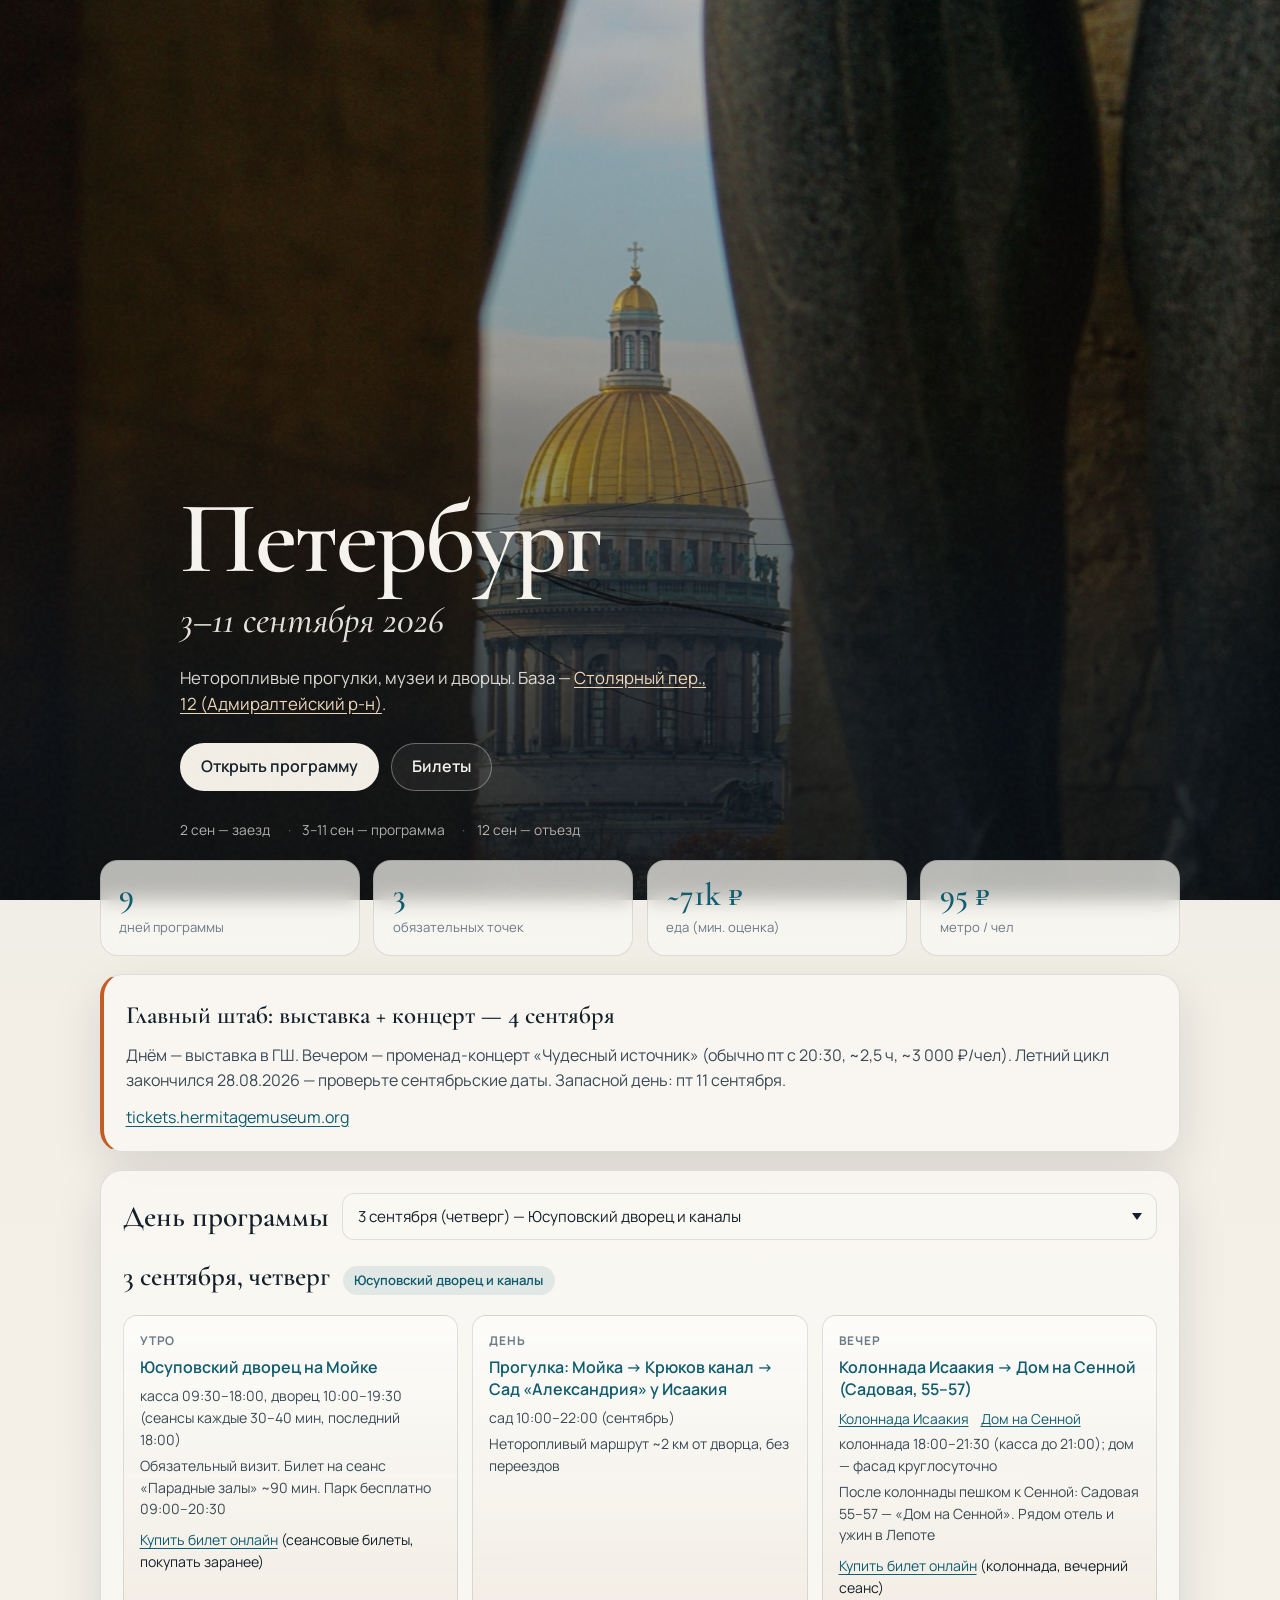
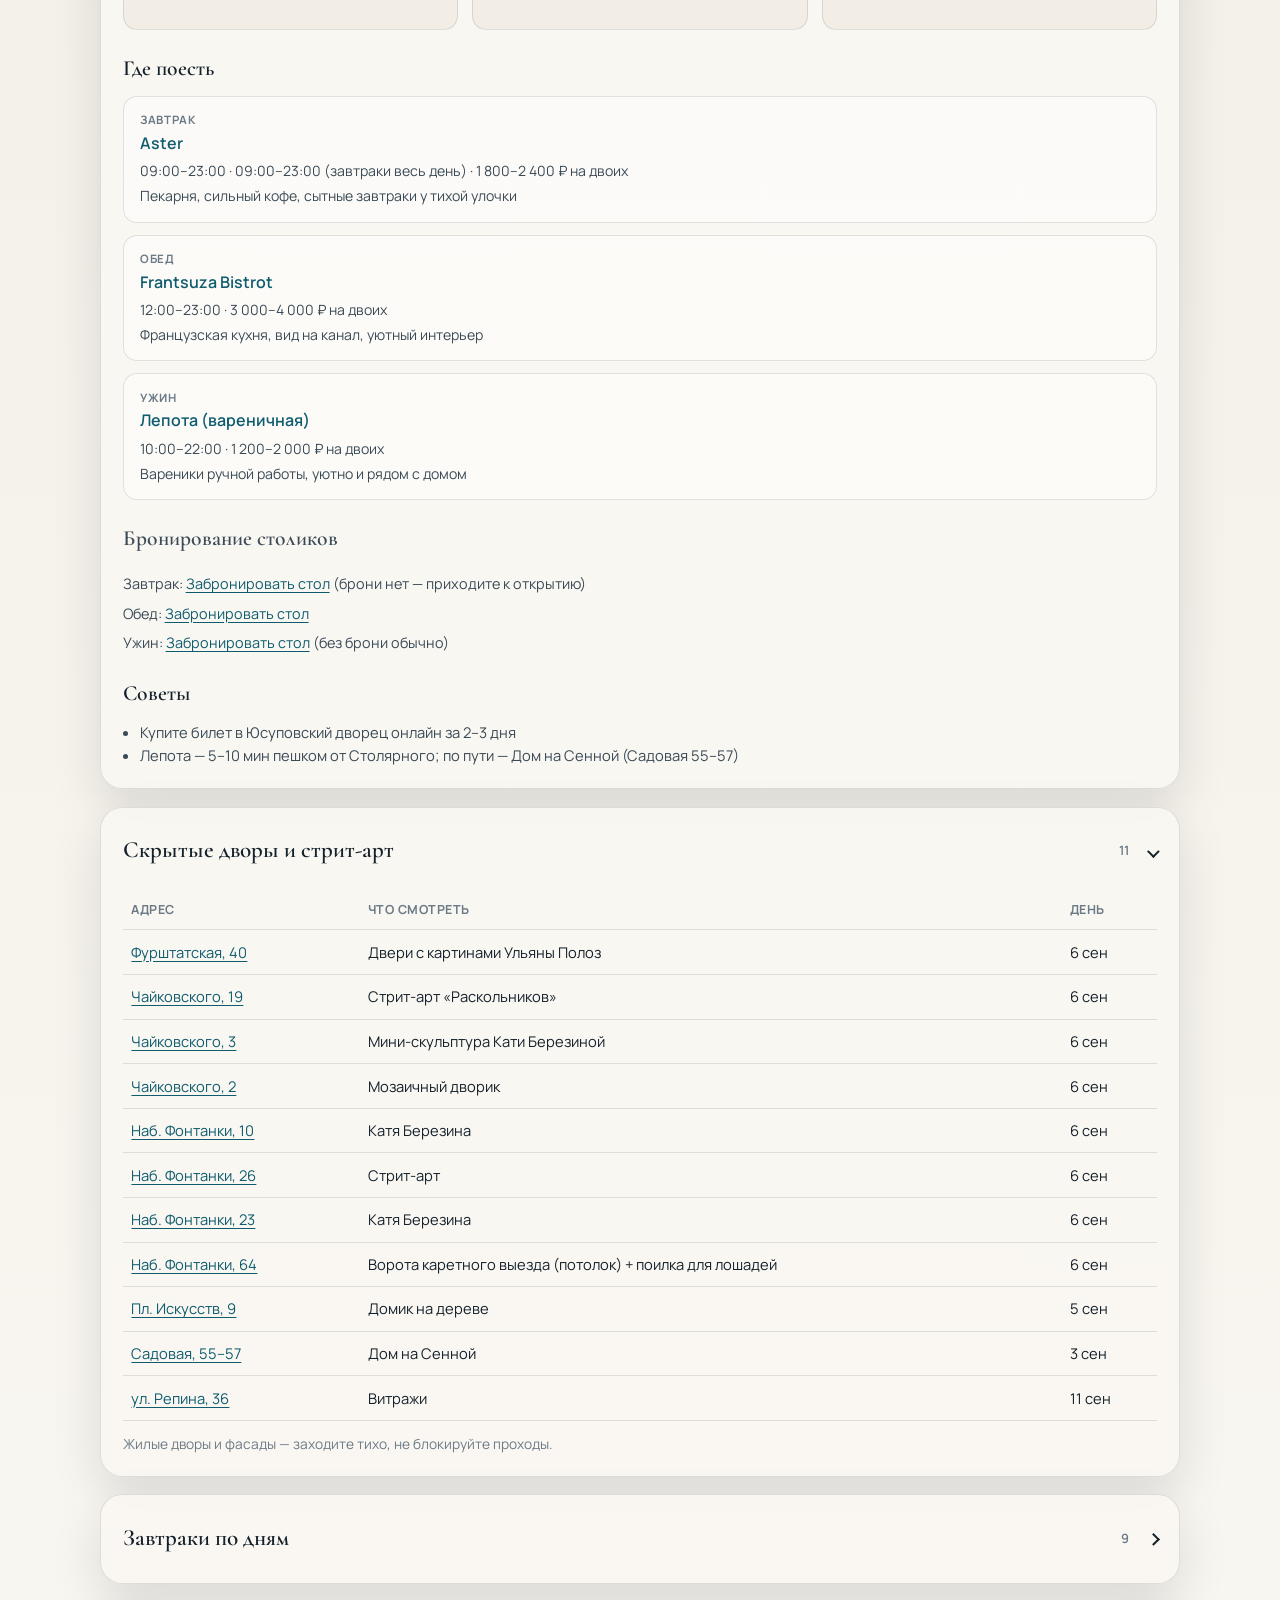
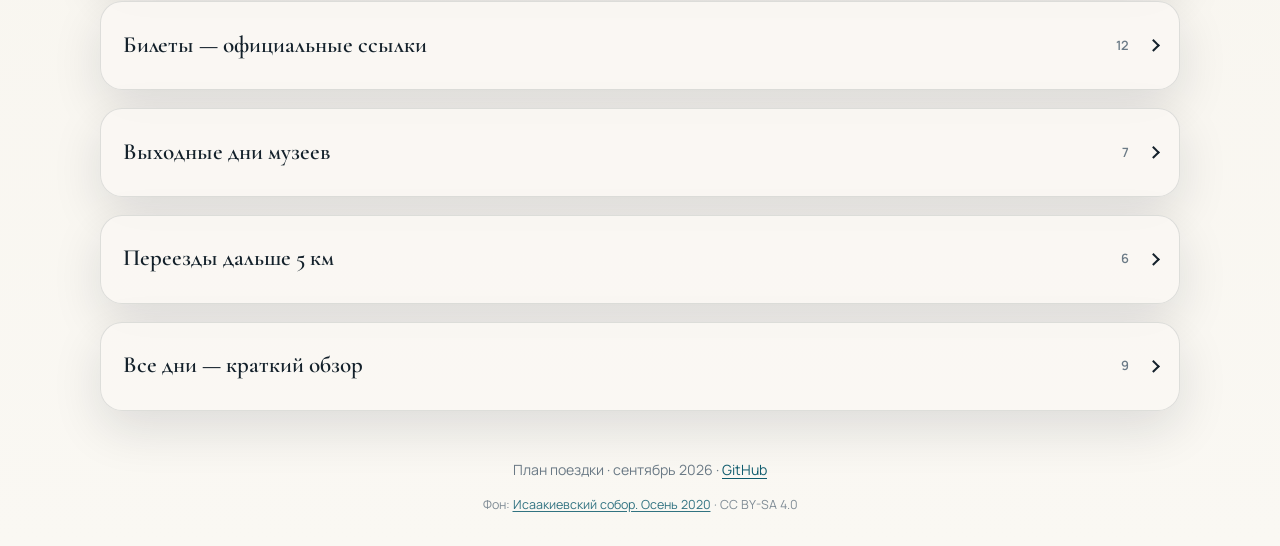
==== docs/index.html @ f2b83de7 "Make the trip plan layout adaptive for iPhone 17 Pro sizes. Co-authored-by: Cursor <cursoragent@curs" ====
<!DOCTYPE html>
<html lang="ru">
  <head>
    <meta charset="UTF-8" />
    <meta
      name="viewport"
      content="width=device-width, initial-scale=1, viewport-fit=cover"
    />
    <meta name="theme-color" content="#14212b" />
    <meta name="apple-mobile-web-app-capable" content="yes" />
    <meta
      name="description"
      content="Неторопливый план поездки в Санкт-Петербург: 3–11 сентября 2026. Музеи, дворцы, Лахта, Новая Голландия, Кронштадт."
    />
    <title>Петербург · 3–11 сентября 2026</title>
    <link rel="preconnect" href="https://fonts.googleapis.com" />
    <link rel="preconnect" href="https://fonts.gstatic.com" crossorigin />
    <link
      href="https://fonts.googleapis.com/css2?family=Cormorant+Garamond:ital,wght@0,500;0,600;0,700;1,500&family=Manrope:wght@400;500;600;700&display=swap"
      rel="stylesheet"
    />
    <link rel="stylesheet" href="./styles.css" />
  </head>
  <body>
    <div class="grain" aria-hidden="true"></div>

    <header class="hero">
      <div class="hero__sky" aria-hidden="true"></div>
      <div class="hero__inner">
        <p class="hero__brand">Петербург</p>
        <h1 class="hero__title">3–11 сентября 2026</h1>
        <p class="hero__lede">
          Неторопливые прогулки, музеи и дворцы. База —
          <a id="base-link" href="#" target="_blank" rel="noopener">Столярный пер., 12</a>.
        </p>
        <div class="hero__cta">
          <a class="btn btn--primary" href="#days">Открыть программу</a>
          <a class="btn btn--ghost" href="#tickets">Билеты</a>
        </div>
        <p class="hero__meta">
          <span>2 сен — заезд</span>
          <span>3–11 сен — программа</span>
          <span>12 сен — отъезд</span>
        </p>
      </div>
    </header>

    <main>
      <section class="stats" aria-label="Сводка">
        <div class="stat">
          <span class="stat__value" id="stat-days">9</span>
          <span class="stat__label">дней программы</span>
        </div>
        <div class="stat">
          <span class="stat__value">3</span>
          <span class="stat__label">обязательных точек</span>
        </div>
        <div class="stat">
          <span class="stat__value" id="stat-food">~</span>
          <span class="stat__label">еда (мин. оценка)</span>
        </div>
        <div class="stat">
          <span class="stat__value">95 ₽</span>
          <span class="stat__label">метро / чел</span>
        </div>
      </section>

      <section class="panel callout" id="hermitage-note">
        <h2>Главный штаб: выставка + концерт — 4 сентября</h2>
        <p>
          Днём — выставка в ГШ. Вечером — променад-концерт «Чудесный источник»
          (обычно пт с 20:30, ~2,5 ч, ~3 000 ₽/чел). Летний цикл закончился
          28.08.2026 — проверьте сентябрьские даты. Запасной день: пт 11 сентября.
        </p>
        <a href="https://tickets.hermitagemuseum.org/" target="_blank" rel="noopener"
          >tickets.hermitagemuseum.org</a
        >
      </section>

      <section class="panel" id="days">
        <div class="section-head">
          <h2>День программы</h2>
          <label class="day-select-wrap">
            <span class="sr-only">Выбор дня</span>
            <select id="day-select"></select>
          </label>
        </div>
        <article id="day-view" class="day-view"></article>
      </section>

      <section class="panel collapsible" id="hidden">
        <button class="collapse-toggle" type="button" aria-expanded="true" data-target="hidden-body">
          <span>Скрытые дворы и стрит-арт</span>
          <span class="collapse-count" id="hidden-count"></span>
        </button>
        <div id="hidden-body" class="collapse-body">
          <div class="table-wrap">
            <table id="hidden-table">
              <thead>
                <tr>
                  <th>Адрес</th>
                  <th>Что смотреть</th>
                  <th>День</th>
                </tr>
              </thead>
              <tbody></tbody>
            </table>
          </div>
          <p class="hint">
            Жилые дворы и фасады — заходите тихо, не блокируйте проходы.
          </p>
        </div>
      </section>

      <section class="panel collapsible" id="breakfasts">
        <button class="collapse-toggle" type="button" aria-expanded="false" data-target="breakfast-body">
          <span>Завтраки по дням</span>
          <span class="collapse-count">9</span>
        </button>
        <div id="breakfast-body" class="collapse-body" hidden>
          <div class="table-wrap">
            <table id="breakfast-table">
              <thead>
                <tr>
                  <th>Дата</th>
                  <th>Заведение</th>
                  <th>С</th>
                  <th>До</th>
                  <th>Примечание</th>
                </tr>
              </thead>
              <tbody></tbody>
            </table>
          </div>
        </div>
      </section>

      <section class="panel collapsible" id="tickets">
        <button class="collapse-toggle" type="button" aria-expanded="false" data-target="tickets-body">
          <span>Билеты — официальные ссылки</span>
          <span class="collapse-count">12</span>
        </button>
        <div id="tickets-body" class="collapse-body" hidden>
          <div class="table-wrap">
            <table id="tickets-table">
              <thead>
                <tr>
                  <th>Место</th>
                  <th>Ссылка</th>
                  <th>Когда</th>
                </tr>
              </thead>
              <tbody></tbody>
            </table>
          </div>
        </div>
      </section>

      <section class="panel collapsible" id="closed">
        <button class="collapse-toggle" type="button" aria-expanded="false" data-target="closed-body">
          <span>Выходные дни музеев</span>
          <span class="collapse-count" id="closed-count"></span>
        </button>
        <div id="closed-body" class="collapse-body" hidden>
          <div class="table-wrap">
            <table id="closed-table">
              <thead>
                <tr>
                  <th>Место</th>
                  <th>Выходной</th>
                </tr>
              </thead>
              <tbody></tbody>
            </table>
          </div>
        </div>
      </section>

      <section class="panel collapsible" id="trips">
        <button class="collapse-toggle" type="button" aria-expanded="false" data-target="trips-body">
          <span>Переезды дальше 5 км</span>
          <span class="collapse-count" id="trips-count"></span>
        </button>
        <div id="trips-body" class="collapse-body" hidden>
          <div class="table-wrap">
            <table id="trips-table">
              <thead>
                <tr>
                  <th>Куда</th>
                  <th>км</th>
                  <th>Как</th>
                  <th>Стоимость</th>
                </tr>
              </thead>
              <tbody></tbody>
            </table>
          </div>
          <p class="hint">Остальное — пешком 10–30 мин. Наземный транспорт: 60–80 ₽/чел.</p>
        </div>
      </section>

      <section class="panel collapsible" id="overview">
        <button class="collapse-toggle" type="button" aria-expanded="false" data-target="overview-body">
          <span>Все дни — краткий обзор</span>
          <span class="collapse-count">9</span>
        </button>
        <div id="overview-body" class="collapse-body" hidden>
          <div class="table-wrap">
            <table id="overview-table">
              <thead>
                <tr>
                  <th>Дата</th>
                  <th>День</th>
                  <th>Утро</th>
                  <th>День</th>
                  <th>Вечер</th>
                  <th>Ужин</th>
                </tr>
              </thead>
              <tbody></tbody>
            </table>
          </div>
        </div>
      </section>
    </main>

    <footer class="footer">
      <p>План поездки · сентябрь 2026 · <a href="https://github.com/anufrievpg/StP">GitHub</a></p>
      <p class="footer__credit">
        Фон:
        <a
          href="https://commons.wikimedia.org/wiki/File:%D0%98%D1%81%D0%B0%D0%B0%D0%BA%D0%B8%D0%B5%D0%B2%D1%81%D0%BA%D0%B8%D0%B9_%D1%81%D0%BE%D0%B1%D0%BE%D1%80._%D0%9E%D1%81%D0%B5%D0%BD%D1%8C_2020._%D0%92%D0%B7%D0%B3%D0%BB%D1%8F%D0%B4_%D1%87%D0%B5%D1%80%D0%B5%D0%B7_%D0%90%D1%82%D0%BB%D0%B0%D0%BD%D1%82%D0%BE%D0%B2.jpg"
          target="_blank"
          rel="noopener"
          >Исаакиевский собор. Осень 2020</a
        >
        · CC BY-SA 4.0
      </p>
    </footer>

    <script src="./app.js" type="module"></script>
  </body>
</html>
---- docs/styles.css ----
:root {
  --ink: #14212b;
  --ink-soft: #3a4a56;
  --muted: #6b7a86;
  --paper: #f3efe6;
  --paper-2: #e8e1d4;
  --foam: #faf8f3;
  --accent: #0f5c6e;
  --accent-2: #c45c26;
  --line: rgba(20, 33, 43, 0.12);
  --shadow: 0 18px 50px rgba(15, 28, 38, 0.12);
  --radius: 18px;
  --font-display: "Cormorant Garamond", Georgia, serif;
  --font-body: "Manrope", system-ui, sans-serif;
  --page-pad: clamp(1rem, 4vw, 1.5rem);
  --safe-top: env(safe-area-inset-top, 0px);
  --safe-right: env(safe-area-inset-right, 0px);
  --safe-bottom: env(safe-area-inset-bottom, 0px);
  --safe-left: env(safe-area-inset-left, 0px);
}

*,
*::before,
*::after {
  box-sizing: border-box;
}

html {
  scroll-behavior: smooth;
  -webkit-text-size-adjust: 100%;
  text-size-adjust: 100%;
}

body {
  margin: 0;
  color: var(--ink);
  font-family: var(--font-body);
  font-size: 16px;
  line-height: 1.55;
  background:
    radial-gradient(1200px 600px at 10% -10%, rgba(15, 92, 110, 0.18), transparent 55%),
    radial-gradient(900px 500px at 100% 0%, rgba(196, 92, 38, 0.14), transparent 50%),
    linear-gradient(180deg, #dfe8ea 0%, var(--paper) 28%, var(--foam) 100%);
  min-height: 100svh;
  min-height: 100dvh;
  overflow-x: clip;
  padding-left: var(--safe-left);
  padding-right: var(--safe-right);
}

img,
svg,
video {
  max-width: 100%;
  height: auto;
}

.grain {
  pointer-events: none;
  position: fixed;
  inset: 0;
  opacity: 0.035;
  z-index: 50;
  background-image: url("data:image/svg+xml,%3Csvg viewBox='0 0 200 200' xmlns='http://www.w3.org/2000/svg'%3E%3Cfilter id='n'%3E%3CfeTurbulence type='fractalNoise' baseFrequency='0.85' numOctaves='4' stitchTiles='stitch'/%3E%3C/filter%3E%3Crect width='100%25' height='100%25' filter='url(%23n)'/%3E%3C/svg%3E");
}

a {
  color: var(--accent);
  text-underline-offset: 0.18em;
  overflow-wrap: anywhere;
}

a:hover {
  color: var(--accent-2);
}

.sr-only {
  position: absolute;
  width: 1px;
  height: 1px;
  padding: 0;
  margin: -1px;
  overflow: hidden;
  clip: rect(0, 0, 0, 0);
  border: 0;
}

.hero {
  position: relative;
  min-height: 100svh;
  min-height: 100dvh;
  display: grid;
  align-items: end;
  overflow: hidden;
  color: #f7f4ee;
  padding-top: var(--safe-top);
}

.hero__sky {
  position: absolute;
  inset: 0;
  background:
    linear-gradient(
      180deg,
      rgba(18, 28, 36, 0.18) 0%,
      rgba(28, 22, 16, 0.35) 42%,
      rgba(12, 18, 24, 0.78) 78%,
      rgba(10, 14, 18, 0.9) 100%
    ),
    url("./assets/isaac-autumn.jpg") center 42% / cover no-repeat;
  transform: scale(1.04);
  animation: drift 18s ease-in-out infinite alternate;
}

.hero__inner {
  position: relative;
  z-index: 1;
  width: min(920px, calc(100% - 2 * var(--page-pad)));
  margin: 0 auto calc(3.5rem + var(--safe-bottom));
  padding-bottom: 0.25rem;
  animation: rise 1s ease-out both;
}

.hero__brand {
  margin: 0 0 0.35rem;
  font-family: var(--font-display);
  font-size: clamp(2.75rem, 14vw, 6.4rem);
  font-weight: 600;
  line-height: 0.92;
  letter-spacing: -0.02em;
  overflow-wrap: anywhere;
}

.hero__title {
  margin: 0 0 1rem;
  font-family: var(--font-display);
  font-size: clamp(1.35rem, 5.2vw, 2.35rem);
  font-weight: 500;
  font-style: italic;
  opacity: 0.92;
}

.hero__lede {
  margin: 0 0 1.6rem;
  max-width: 34rem;
  font-size: clamp(0.95rem, 3.4vw, 1.05rem);
  color: rgba(247, 244, 238, 0.88);
}

.hero__lede a {
  color: #f0d7b8;
}

.hero__cta {
  display: flex;
  flex-wrap: wrap;
  gap: 0.75rem;
  margin-bottom: 1.75rem;
}

.hero__meta {
  display: flex;
  flex-wrap: wrap;
  gap: 0.65rem 1.1rem;
  margin: 0;
  font-size: 0.86rem;
  color: rgba(247, 244, 238, 0.7);
}

.hero__meta span::before {
  content: "·";
  margin-right: 0.7rem;
  opacity: 0.5;
}

.hero__meta span:first-child::before {
  content: none;
  margin: 0;
}

.btn {
  display: inline-flex;
  align-items: center;
  justify-content: center;
  min-height: 2.75rem;
  min-width: 2.75rem;
  padding: 0.65rem 1.25rem;
  border-radius: 999px;
  border: 1px solid transparent;
  font: inherit;
  font-weight: 600;
  text-decoration: none;
  touch-action: manipulation;
  transition: transform 0.2s ease, background 0.2s ease, border-color 0.2s ease;
}

.btn:hover {
  transform: translateY(-1px);
}

.btn--primary {
  background: #f3efe6;
  color: var(--ink);
}

.btn--primary:hover {
  color: var(--ink);
  background: #fff;
}

.btn--ghost {
  border-color: rgba(247, 244, 238, 0.35);
  color: #f7f4ee;
  background: rgba(255, 255, 255, 0.06);
}

.btn--ghost:hover {
  color: #fff;
  border-color: rgba(247, 244, 238, 0.7);
}

main {
  width: min(1080px, calc(100% - 2 * var(--page-pad)));
  margin: -2.5rem auto calc(3rem + var(--safe-bottom));
  display: grid;
  gap: 1.1rem;
  position: relative;
  z-index: 2;
}

.stats {
  display: grid;
  grid-template-columns: repeat(4, minmax(0, 1fr));
  gap: 0.85rem;
}

.stat {
  padding: 1.1rem 1.15rem;
  border-radius: var(--radius);
  background: rgba(250, 248, 243, 0.72);
  backdrop-filter: blur(10px);
  border: 1px solid var(--line);
  animation: rise 0.7s ease-out both;
  min-width: 0;
}

.stat:nth-child(2) {
  animation-delay: 0.05s;
}
.stat:nth-child(3) {
  animation-delay: 0.1s;
}
.stat:nth-child(4) {
  animation-delay: 0.15s;
}

.stat__value {
  display: block;
  font-family: var(--font-display);
  font-size: clamp(1.55rem, 5vw, 2rem);
  font-weight: 600;
  line-height: 1;
  color: var(--accent);
}

.stat__label {
  display: block;
  margin-top: 0.4rem;
  font-size: 0.82rem;
  color: var(--muted);
  overflow-wrap: anywhere;
}

.panel {
  background: rgba(250, 248, 243, 0.88);
  border: 1px solid var(--line);
  border-radius: calc(var(--radius) + 4px);
  padding: clamp(1rem, 3vw, 1.35rem);
  box-shadow: var(--shadow);
  min-width: 0;
}

.callout {
  border-left: 4px solid var(--accent-2);
}

.callout h2 {
  margin: 0 0 0.55rem;
  font-family: var(--font-display);
  font-size: clamp(1.3rem, 4.5vw, 1.55rem);
  font-weight: 600;
}

.callout p {
  margin: 0 0 0.75rem;
  color: var(--ink-soft);
}

.section-head {
  display: flex;
  flex-wrap: wrap;
  align-items: center;
  justify-content: space-between;
  gap: 0.85rem;
  margin-bottom: 1rem;
}

.section-head h2 {
  margin: 0;
  font-family: var(--font-display);
  font-size: clamp(1.45rem, 5vw, 1.85rem);
  font-weight: 600;
}

.day-select-wrap {
  flex: 1 1 16rem;
  min-width: 0;
}

.day-select-wrap select {
  width: 100%;
  max-width: 100%;
  min-height: 2.75rem;
  appearance: none;
  background: var(--foam)
    url("data:image/svg+xml,%3Csvg xmlns='http://www.w3.org/2000/svg' width='12' height='8'%3E%3Cpath fill='%2314212b' d='M0 0l6 8 6-8z'/%3E%3C/svg%3E")
    right 0.9rem center / 10px no-repeat;
  border: 1px solid var(--line);
  border-radius: 12px;
  padding: 0.7rem 2.2rem 0.7rem 0.9rem;
  font: inherit;
  font-size: 0.95rem;
  color: var(--ink);
  touch-action: manipulation;
}

.day-view {
  display: grid;
  gap: 1rem;
  min-width: 0;
}

.day-head {
  display: flex;
  flex-wrap: wrap;
  align-items: baseline;
  gap: 0.55rem 0.85rem;
}

.day-head h3 {
  margin: 0;
  font-family: var(--font-display);
  font-size: clamp(1.35rem, 4.8vw, 1.7rem);
  font-weight: 600;
}

.pill {
  display: inline-flex;
  align-items: center;
  max-width: 100%;
  padding: 0.28rem 0.7rem;
  border-radius: 999px;
  background: rgba(15, 92, 110, 0.1);
  color: var(--accent);
  font-size: 0.82rem;
  font-weight: 600;
  overflow-wrap: anywhere;
}

.transport {
  padding: 0.85rem 1rem;
  border-radius: 14px;
  background: rgba(196, 92, 38, 0.1);
  border: 1px solid rgba(196, 92, 38, 0.22);
  color: var(--ink-soft);
  font-size: 0.94rem;
  overflow-wrap: anywhere;
}

.slots {
  display: grid;
  grid-template-columns: repeat(3, minmax(0, 1fr));
  gap: 0.85rem;
}

.slot {
  padding: 1rem;
  border-radius: 14px;
  background: linear-gradient(180deg, rgba(255, 255, 255, 0.55), rgba(232, 225, 212, 0.45));
  border: 1px solid var(--line);
  min-width: 0;
}

.slot__label {
  margin: 0 0 0.45rem;
  font-size: 0.75rem;
  letter-spacing: 0.08em;
  text-transform: uppercase;
  color: var(--muted);
  font-weight: 700;
}

.slot__place {
  margin: 0 0 0.4rem;
  font-weight: 600;
  line-height: 1.35;
  overflow-wrap: anywhere;
}

.slot__place a {
  text-decoration: none;
}

.slot__hours,
.slot__note {
  margin: 0.25rem 0;
  font-size: 0.88rem;
  color: var(--ink-soft);
  overflow-wrap: anywhere;
}

.slot__maps {
  display: flex;
  flex-wrap: wrap;
  gap: 0.45rem 0.75rem;
  margin: 0.45rem 0 0;
  font-size: 0.86rem;
}

.slot__ticket {
  margin-top: 0.55rem;
  font-size: 0.88rem;
}

.meals h4,
.tips h4,
.booking h4 {
  margin: 0.4rem 0 0.65rem;
  font-family: var(--font-display);
  font-size: clamp(1.2rem, 4vw, 1.35rem);
  font-weight: 600;
}

.meal-list {
  display: grid;
  gap: 0.75rem;
}

.meal-card {
  padding: 0.9rem 1rem;
  border-radius: 14px;
  border: 1px solid var(--line);
  background: rgba(255, 255, 255, 0.45);
}

.meal-card__kind {
  margin: 0 0 0.25rem;
  font-size: 0.72rem;
  letter-spacing: 0.08em;
  text-transform: uppercase;
  font-weight: 700;
  color: var(--muted);
}

.meal-card__name {
  margin: 0 0 0.35rem;
  font-weight: 600;
  line-height: 1.35;
}

.meal-card__name a {
  text-decoration: none;
}

.meal-card__meta,
.meal-card__vibe {
  margin: 0.2rem 0 0;
  font-size: 0.88rem;
  color: var(--ink-soft);
  overflow-wrap: anywhere;
}

.table-wrap {
  overflow-x: auto;
  -webkit-overflow-scrolling: touch;
  overscroll-behavior-x: contain;
  margin: 0 -0.15rem;
  padding: 0 0.15rem;
}

table {
  width: 100%;
  border-collapse: collapse;
  font-size: 0.92rem;
}

th,
td {
  text-align: left;
  padding: 0.65rem 0.55rem;
  border-bottom: 1px solid var(--line);
  vertical-align: top;
  overflow-wrap: anywhere;
}

th {
  color: var(--muted);
  font-size: 0.78rem;
  letter-spacing: 0.04em;
  text-transform: uppercase;
  font-weight: 700;
}

.booking {
  display: grid;
  gap: 0.45rem;
  font-size: 0.9rem;
  color: var(--ink-soft);
}

.tips ul {
  margin: 0;
  padding-left: 1.1rem;
  color: var(--ink-soft);
  font-size: 0.92rem;
}

.tips li {
  overflow-wrap: anywhere;
}

.hint {
  margin: 0.75rem 0 0;
  font-size: 0.86rem;
  color: var(--muted);
}

.collapse-toggle {
  width: 100%;
  display: flex;
  align-items: center;
  justify-content: space-between;
  gap: 0.75rem;
  margin: 0;
  padding: 0.15rem 0;
  min-height: 2.75rem;
  border: 0;
  background: transparent;
  font: inherit;
  font-family: var(--font-display);
  font-size: clamp(1.2rem, 4.2vw, 1.45rem);
  font-weight: 600;
  color: inherit;
  cursor: pointer;
  text-align: left;
  touch-action: manipulation;
}

.collapse-toggle > span:first-child {
  min-width: 0;
  overflow-wrap: anywhere;
}

.collapse-toggle::after {
  content: "";
  width: 0.55rem;
  height: 0.55rem;
  border-right: 2px solid var(--ink);
  border-bottom: 2px solid var(--ink);
  transform: rotate(45deg);
  transition: transform 0.2s ease;
  flex: 0 0 auto;
}

.collapse-toggle[aria-expanded="false"]::after {
  transform: rotate(-45deg);
}

.collapse-count {
  margin-left: auto;
  margin-right: 0.5rem;
  font-family: var(--font-body);
  font-size: 0.8rem;
  font-weight: 600;
  color: var(--muted);
  flex: 0 0 auto;
}

.collapse-body {
  margin-top: 1rem;
}

.footer {
  text-align: center;
  padding: 0 var(--page-pad) calc(2rem + var(--safe-bottom));
  color: var(--muted);
  font-size: 0.88rem;
}

.footer__credit {
  margin: 0.35rem 0 0;
  font-size: 0.78rem;
  opacity: 0.85;
}

@keyframes drift {
  from {
    transform: scale(1.04) translate3d(0, 0, 0);
  }
  to {
    transform: scale(1.08) translate3d(-1.2%, -0.8%, 0);
  }
}

@keyframes rise {
  from {
    opacity: 0;
    transform: translateY(18px);
  }
  to {
    opacity: 1;
    transform: translateY(0);
  }
}

/* Tablet and below — stacks day slots, 2-col stats */
@media (max-width: 900px) {
  .stats {
    grid-template-columns: repeat(2, minmax(0, 1fr));
  }

  .slots {
    grid-template-columns: 1fr;
  }

  .hero__inner {
    margin-bottom: calc(2.75rem + var(--safe-bottom));
  }

  main {
    margin-top: -1.75rem;
  }
}

/* Phones including iPhone 17 Pro (402) and Pro Max (440) */
@media (max-width: 480px) {
  :root {
    --page-pad: 1rem;
    --radius: 14px;
  }

  body {
    font-size: 15.5px;
  }

  .hero__cta {
    flex-direction: column;
    align-items: stretch;
  }

  .btn {
    width: 100%;
  }

  .hero__meta {
    flex-direction: column;
    gap: 0.35rem;
  }

  .hero__meta span::before {
    content: none;
  }

  .stats {
    gap: 0.65rem;
  }

  .stat {
    padding: 0.9rem 0.85rem;
  }

  .stat__label {
    font-size: 0.75rem;
  }

  .section-head {
    flex-direction: column;
    align-items: stretch;
  }

  .day-select-wrap {
    flex-basis: auto;
  }

  .collapse-count {
    display: none;
  }

  /* Card-style tables on narrow screens */
  .table-wrap {
    overflow: visible;
    margin: 0;
    padding: 0;
  }

  .table-wrap table,
  .table-wrap thead,
  .table-wrap tbody,
  .table-wrap tr,
  .table-wrap th,
  .table-wrap td {
    display: block;
    width: 100%;
  }

  .table-wrap thead {
    position: absolute;
    width: 1px;
    height: 1px;
    padding: 0;
    margin: -1px;
    overflow: hidden;
    clip: rect(0, 0, 0, 0);
    border: 0;
  }

  .table-wrap tr {
    margin: 0 0 0.75rem;
    padding: 0.85rem 0.9rem;
    border: 1px solid var(--line);
    border-radius: 14px;
    background: rgba(255, 255, 255, 0.4);
  }

  .table-wrap tr:last-child {
    margin-bottom: 0;
  }

  .table-wrap td {
    display: grid;
    grid-template-columns: minmax(5.5rem, 34%) 1fr;
    gap: 0.55rem 0.75rem;
    padding: 0.35rem 0;
    border: 0;
    font-size: 0.9rem;
  }

  .table-wrap td + td {
    border-top: 1px solid rgba(20, 33, 43, 0.06);
    padding-top: 0.45rem;
    margin-top: 0.15rem;
  }

  .table-wrap td::before {
    content: attr(data-label);
    color: var(--muted);
    font-size: 0.72rem;
    font-weight: 700;
    letter-spacing: 0.04em;
    text-transform: uppercase;
    line-height: 1.4;
    padding-top: 0.1rem;
  }
}

/* Short phones / landscape compact height */
@media (max-height: 700px) and (orientation: landscape) {
  .hero {
    min-height: auto;
    padding: calc(1.25rem + var(--safe-top)) 0 calc(1.25rem + var(--safe-bottom));
  }

  .hero__brand {
    font-size: clamp(2.2rem, 8vw, 3.5rem);
  }

  .hero__cta {
    margin-bottom: 1rem;
  }
}

@media (prefers-reduced-motion: reduce) {
  html {
    scroll-behavior: auto;
  }

  .hero__sky,
  .stat,
  .hero__inner {
    animation: none;
  }
}
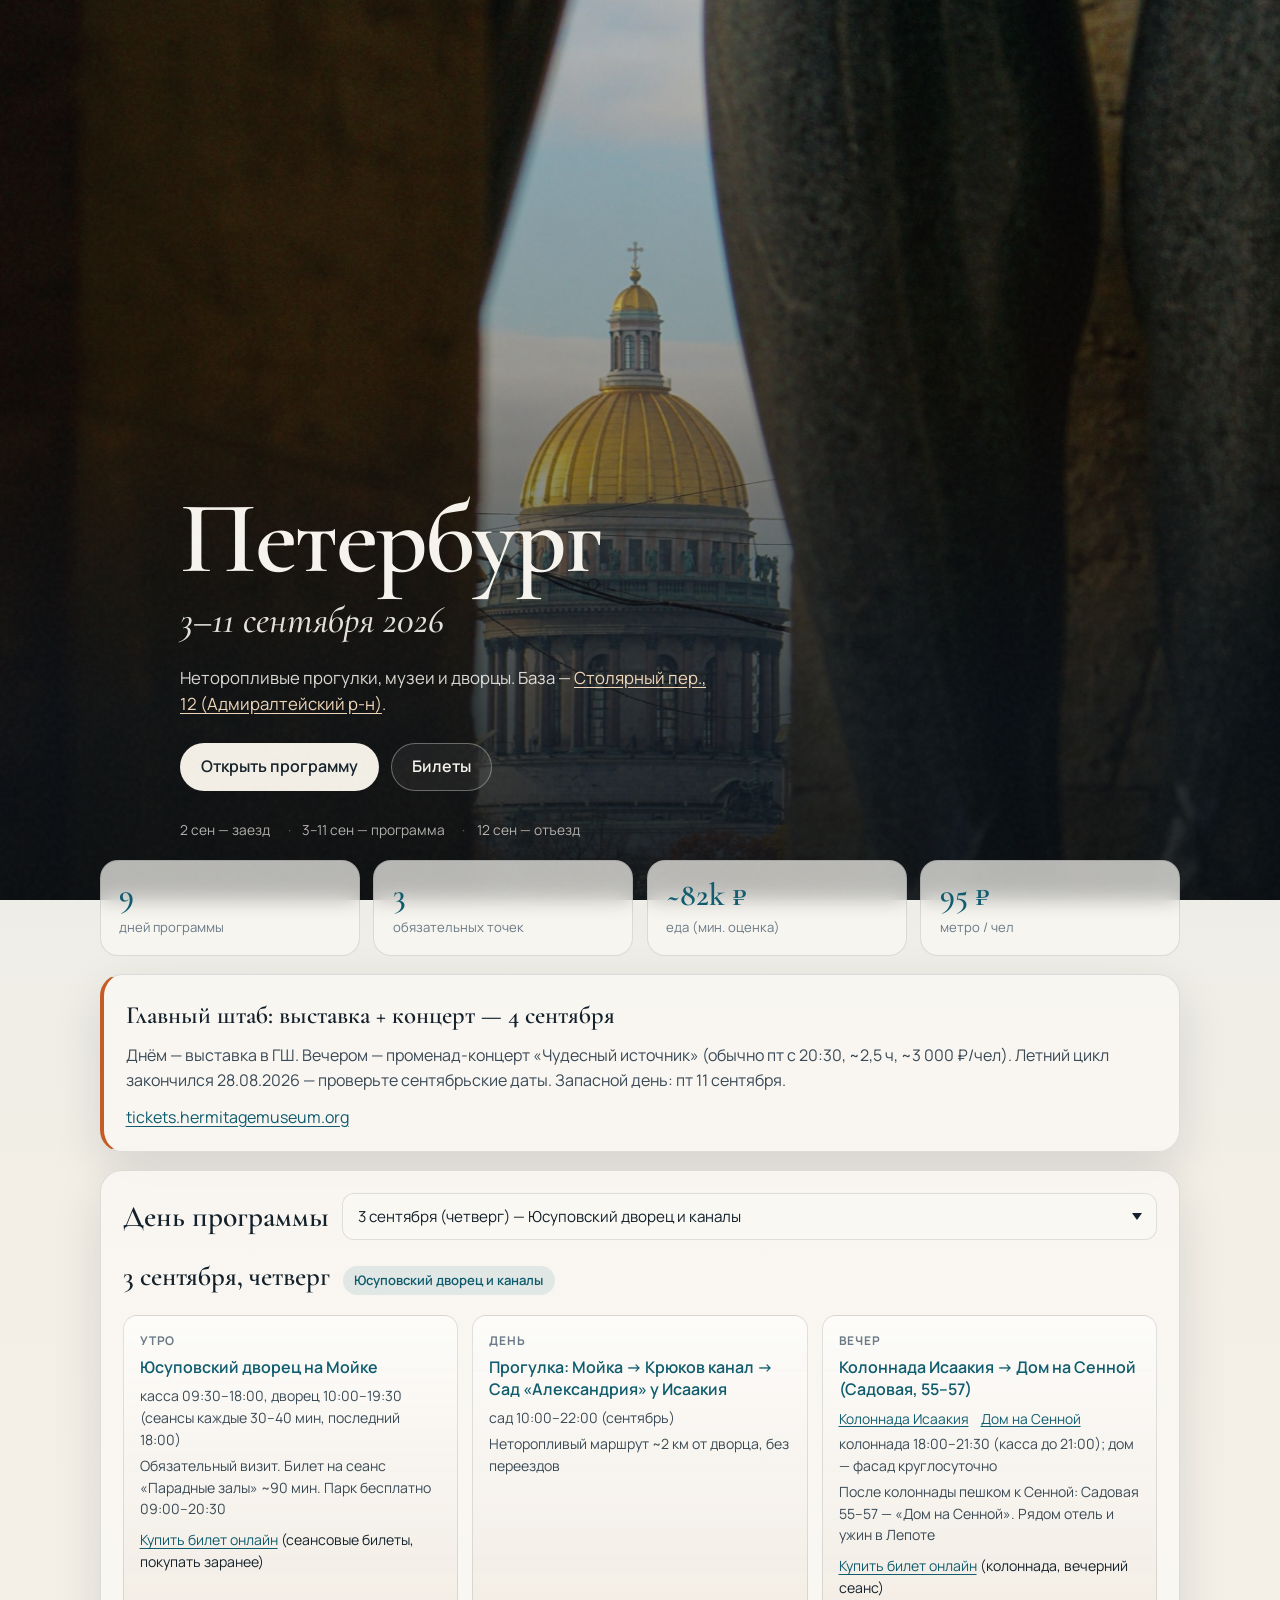
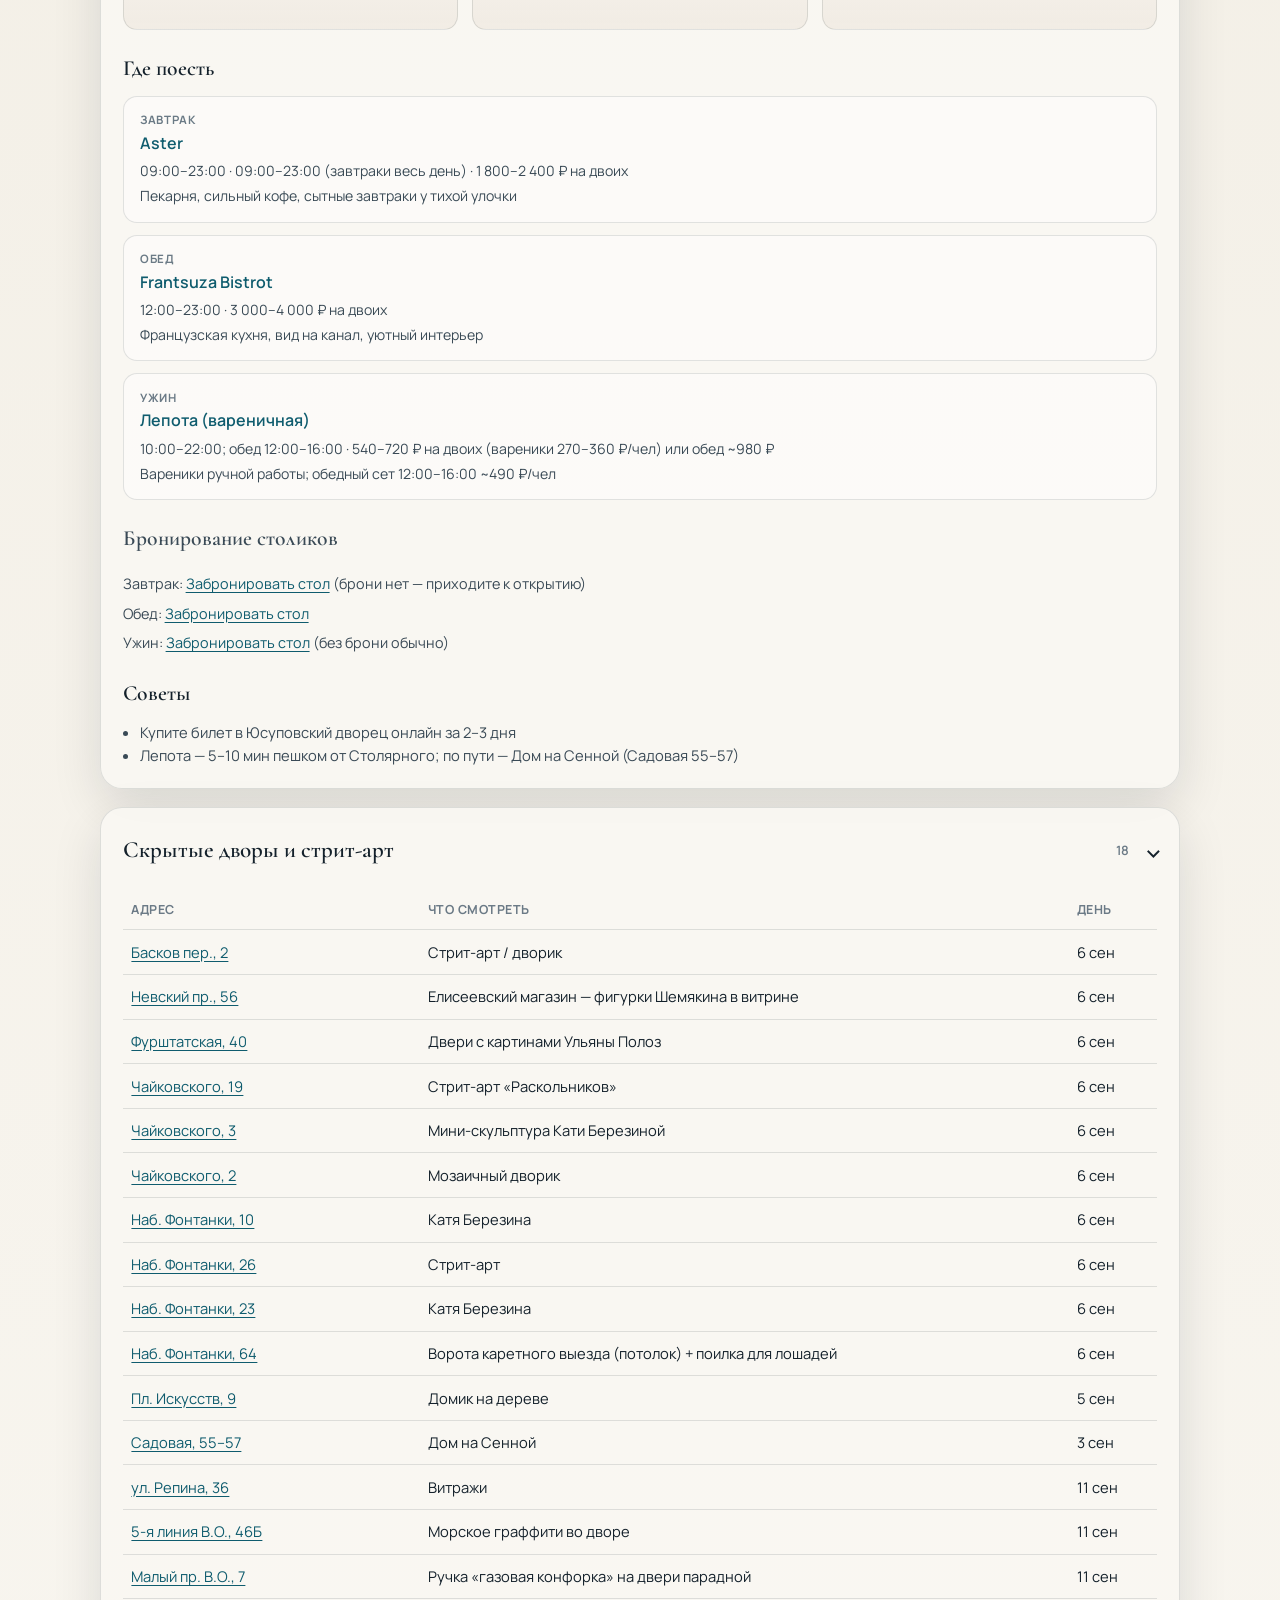
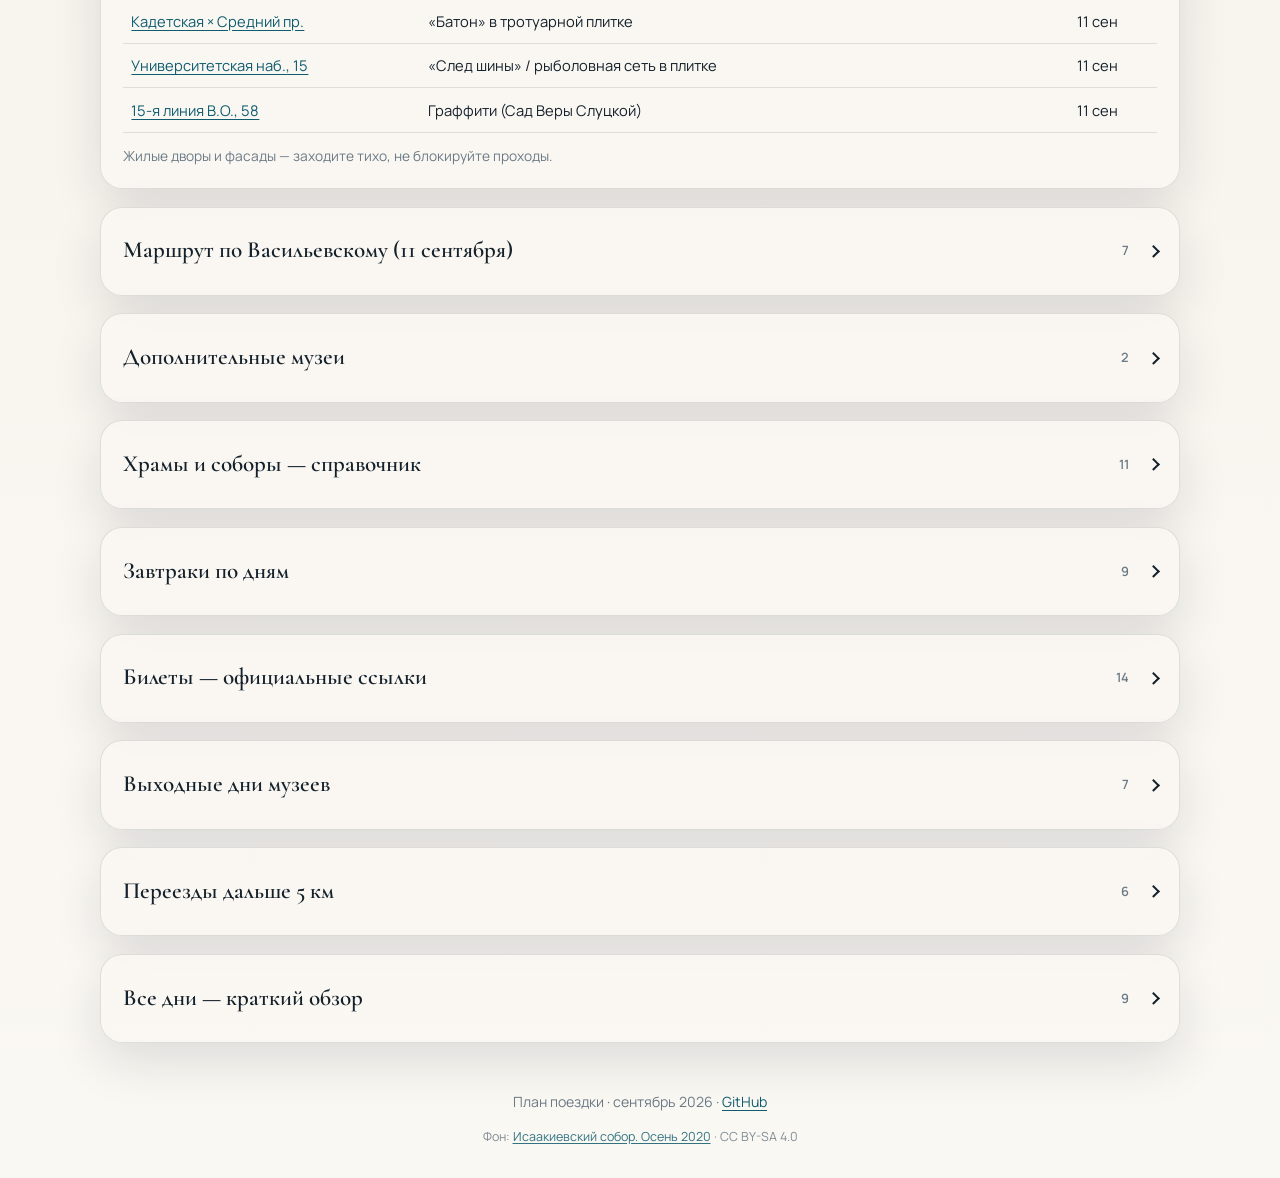
==== commit bac483e8: "Add new hidden spots, VO walk, temples, and meal price updates. Co-authored-by: Cursor <cursoragent@" ====
--- a/docs/index.html
+++ b/docs/index.html
@@ -112,6 +112,71 @@
         </div>
       </section>
 
+      <section class="panel collapsible" id="vo-walk">
+        <button class="collapse-toggle" type="button" aria-expanded="false" data-target="vo-body">
+          <span>Маршрут по Васильевскому (11 сентября)</span>
+          <span class="collapse-count" id="vo-count"></span>
+        </button>
+        <div id="vo-body" class="collapse-body" hidden>
+          <div class="table-wrap">
+            <table id="vo-table">
+              <thead>
+                <tr>
+                  <th>№</th>
+                  <th>Точка</th>
+                  <th>Что искать</th>
+                </tr>
+              </thead>
+              <tbody></tbody>
+            </table>
+          </div>
+        </div>
+      </section>
+
+      <section class="panel collapsible" id="extra-museums">
+        <button class="collapse-toggle" type="button" aria-expanded="false" data-target="museums-body">
+          <span>Дополнительные музеи</span>
+          <span class="collapse-count" id="museums-count"></span>
+        </button>
+        <div id="museums-body" class="collapse-body" hidden>
+          <div class="table-wrap">
+            <table id="museums-table">
+              <thead>
+                <tr>
+                  <th>Музей</th>
+                  <th>Адрес</th>
+                  <th>Когда</th>
+                  <th>Примечание</th>
+                </tr>
+              </thead>
+              <tbody></tbody>
+            </table>
+          </div>
+        </div>
+      </section>
+
+      <section class="panel collapsible" id="temples">
+        <button class="collapse-toggle" type="button" aria-expanded="false" data-target="temples-body">
+          <span>Храмы и соборы — справочник</span>
+          <span class="collapse-count" id="temples-count"></span>
+        </button>
+        <div id="temples-body" class="collapse-body" hidden>
+          <div class="table-wrap">
+            <table id="temples-table">
+              <thead>
+                <tr>
+                  <th>Храм</th>
+                  <th>Адрес</th>
+                  <th>Интересный факт</th>
+                </tr>
+              </thead>
+              <tbody></tbody>
+            </table>
+          </div>
+          <p class="hint">Справочный список. Морской собор — в программе 10 сентября (Кронштадт).</p>
+        </div>
+      </section>
+
       <section class="panel collapsible" id="breakfasts">
         <button class="collapse-toggle" type="button" aria-expanded="false" data-target="breakfast-body">
           <span>Завтраки по дням</span>
@@ -138,7 +203,7 @@
       <section class="panel collapsible" id="tickets">
         <button class="collapse-toggle" type="button" aria-expanded="false" data-target="tickets-body">
           <span>Билеты — официальные ссылки</span>
-          <span class="collapse-count">12</span>
+          <span class="collapse-count">14</span>
         </button>
         <div id="tickets-body" class="collapse-body" hidden>
           <div class="table-wrap">
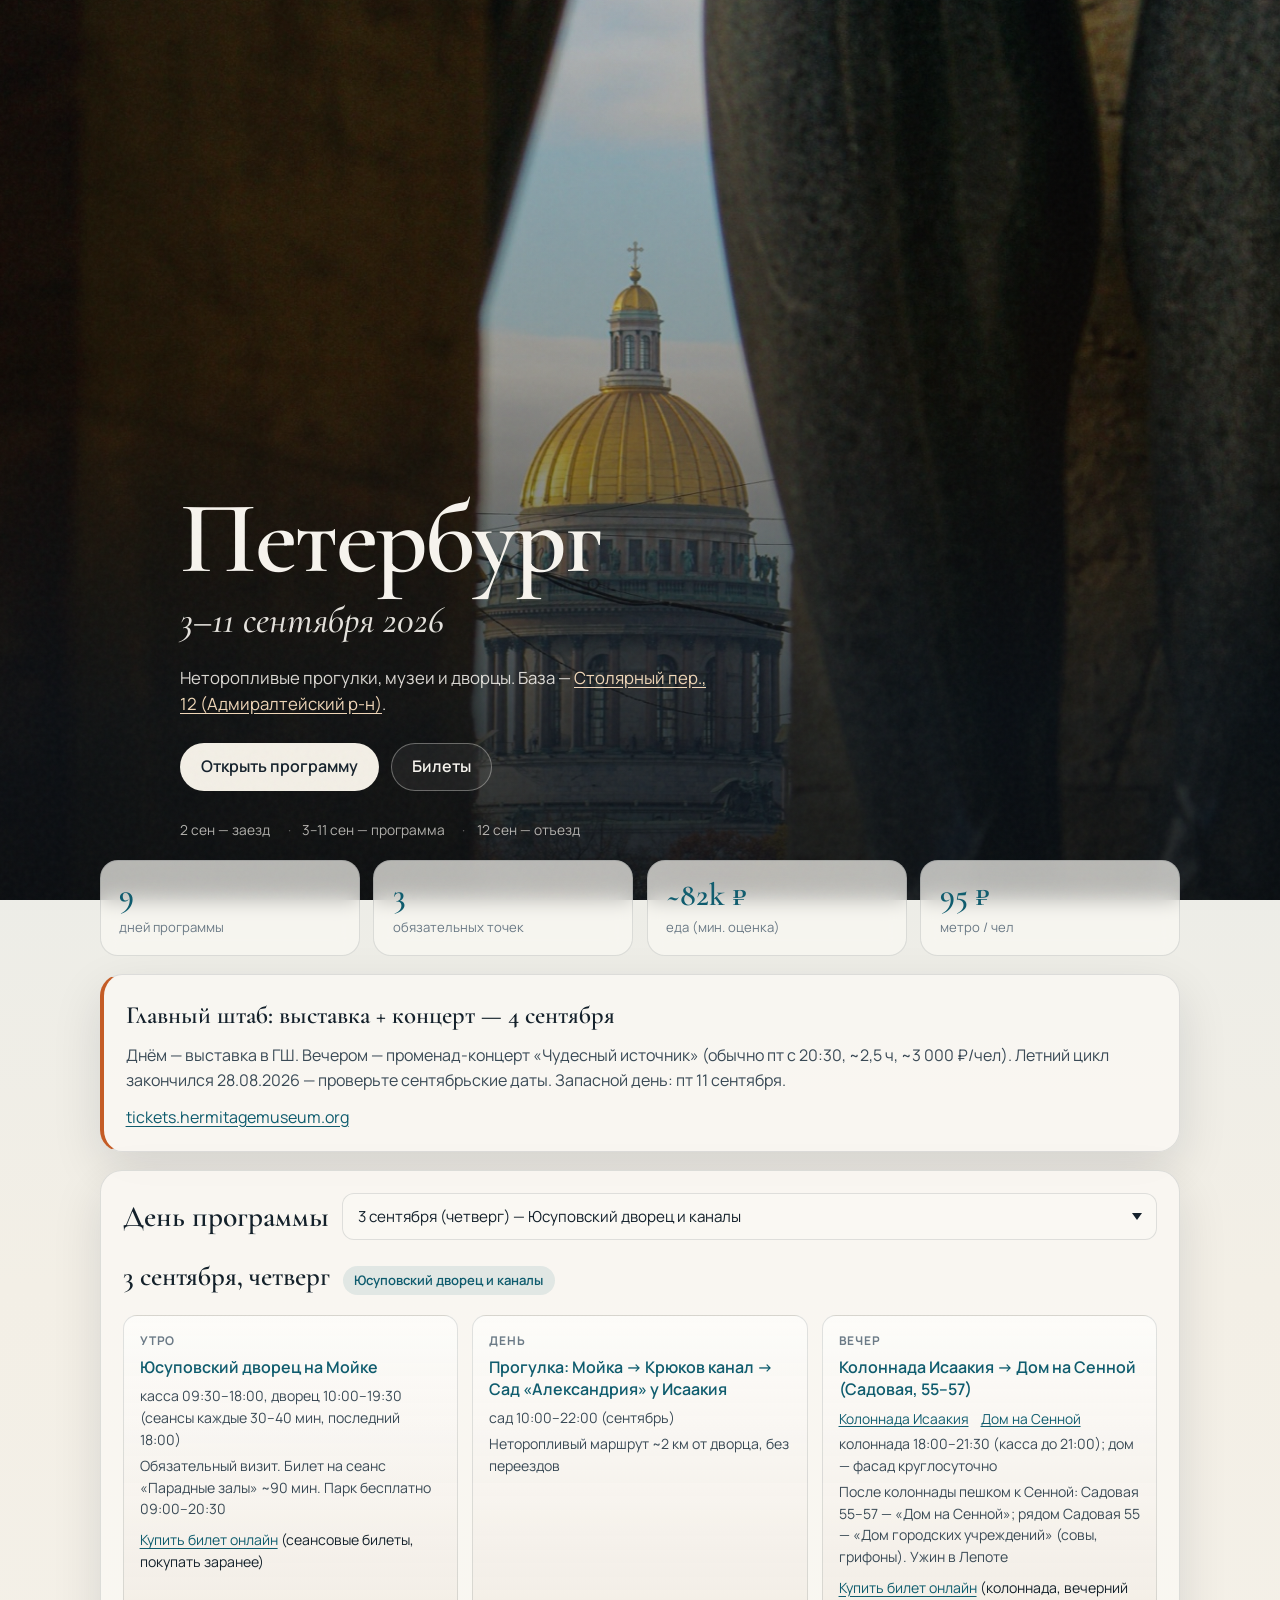
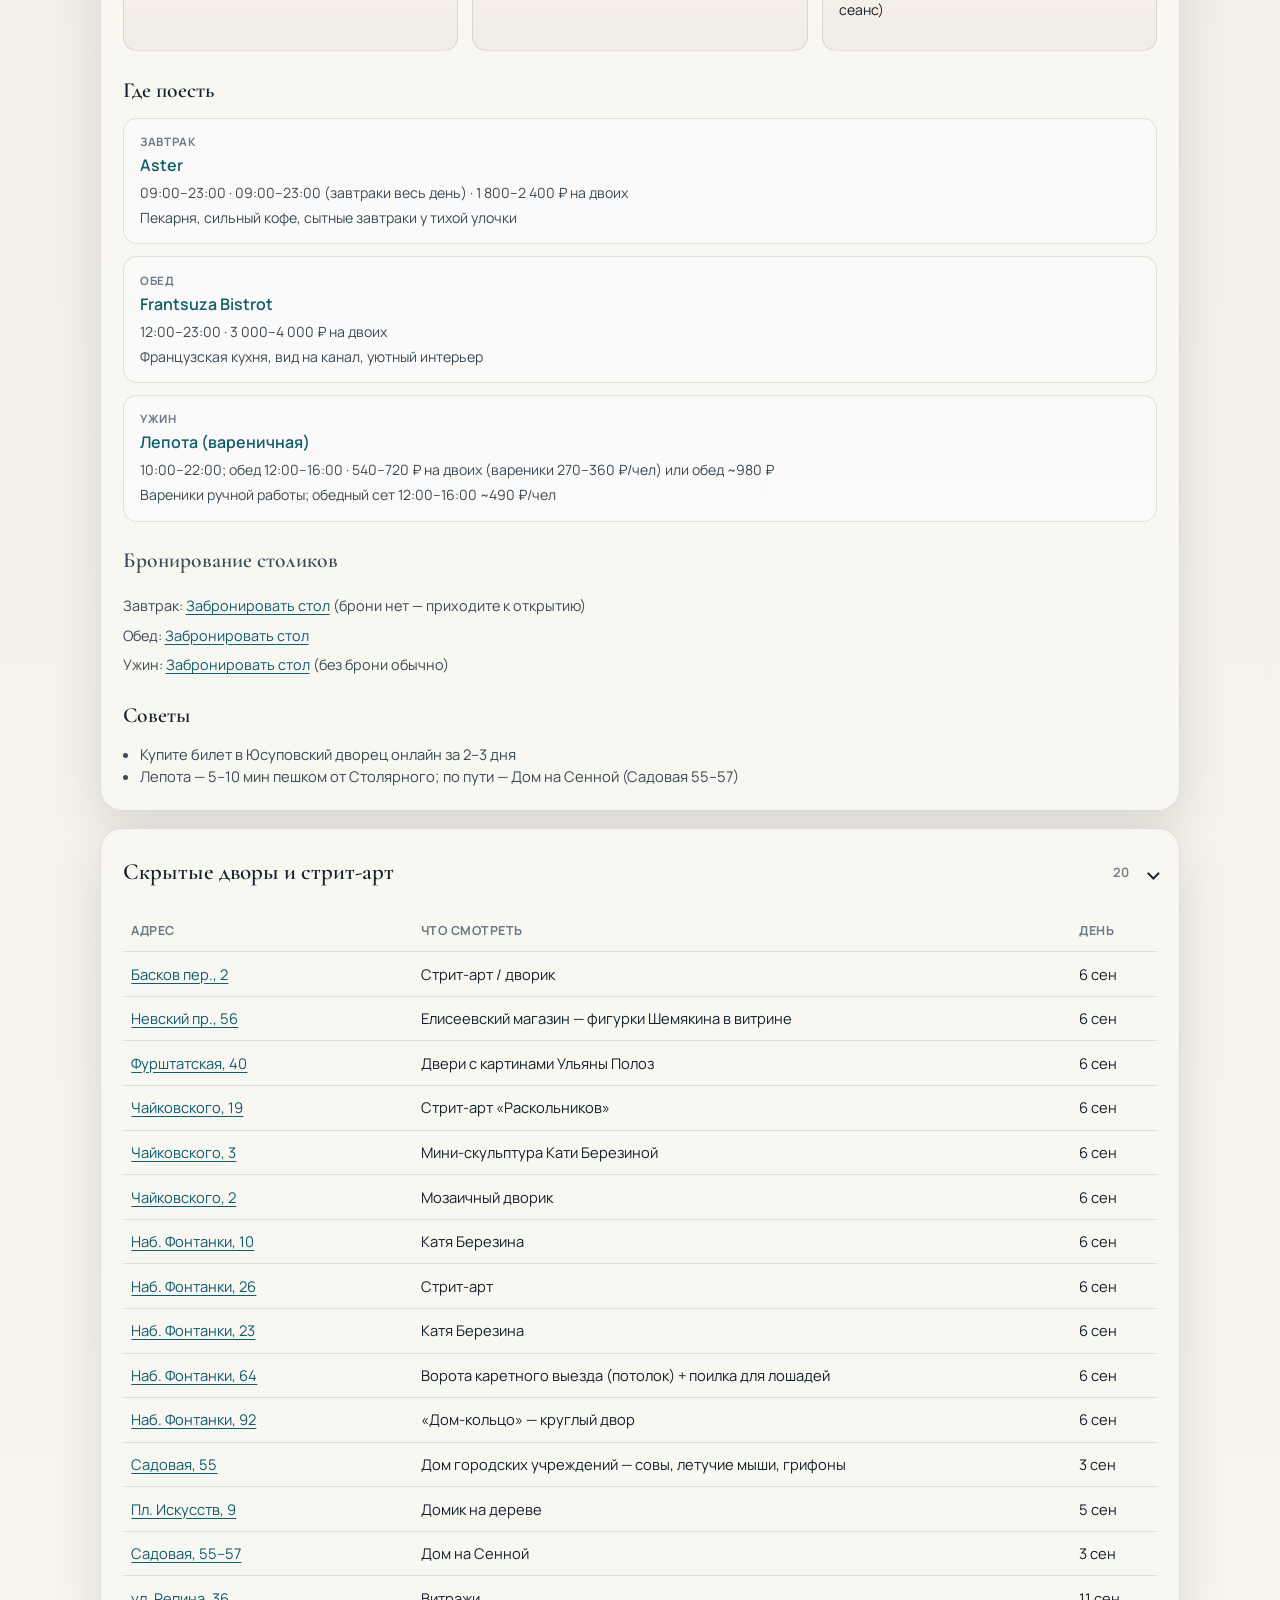
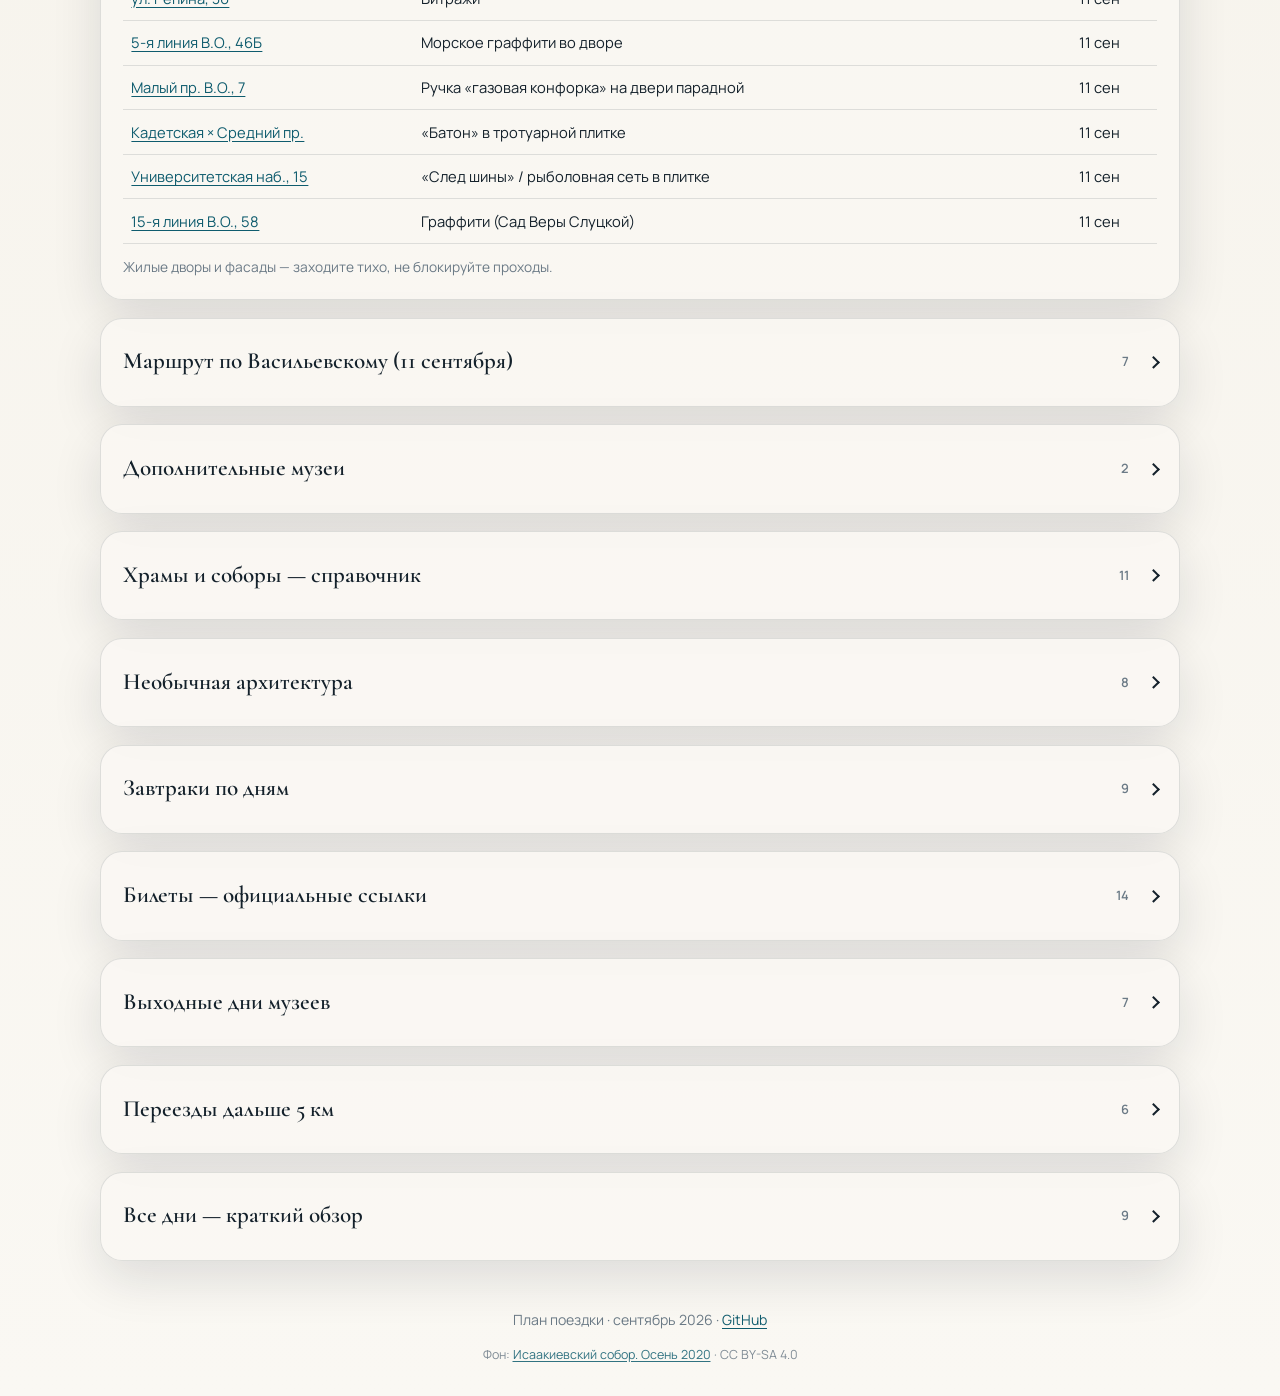
==== commit 5e3a3fa8: "Add unusual architecture guide and enrich temples from Instagram lists. Co-authored-by: Cursor <curs" ====
--- a/docs/index.html
+++ b/docs/index.html
@@ -177,6 +177,29 @@
         </div>
       </section>
 
+      <section class="panel collapsible" id="architecture">
+        <button class="collapse-toggle" type="button" aria-expanded="false" data-target="architecture-body">
+          <span>Необычная архитектура</span>
+          <span class="collapse-count" id="architecture-count"></span>
+        </button>
+        <div id="architecture-body" class="collapse-body" hidden>
+          <div class="table-wrap">
+            <table id="architecture-table">
+              <thead>
+                <tr>
+                  <th>Дом</th>
+                  <th>Адрес</th>
+                  <th>Что смотреть</th>
+                  <th>Когда</th>
+                </tr>
+              </thead>
+              <tbody></tbody>
+            </table>
+          </div>
+          <p class="hint">Часть точек уже в программе (3 и 6 сен); остальное — по силам.</p>
+        </div>
+      </section>
+
       <section class="panel collapsible" id="breakfasts">
         <button class="collapse-toggle" type="button" aria-expanded="false" data-target="breakfast-body">
           <span>Завтраки по дням</span>
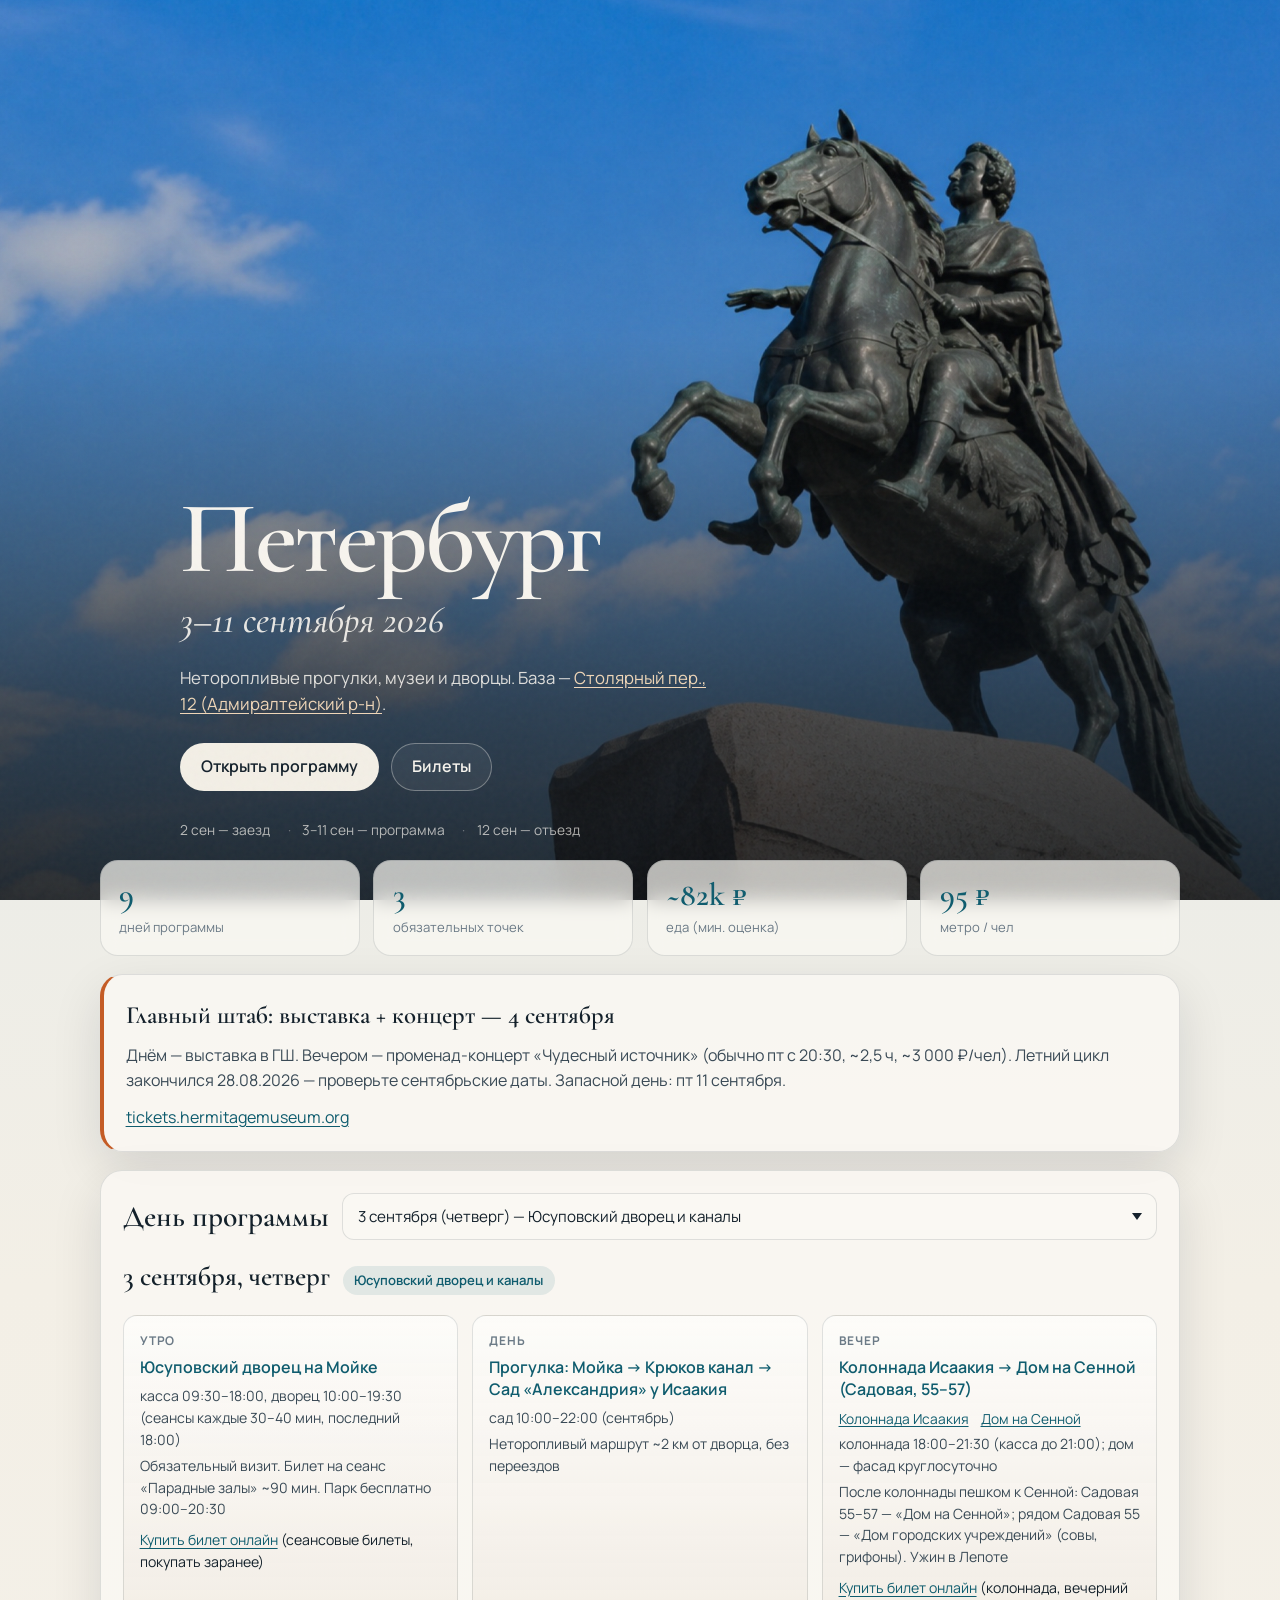
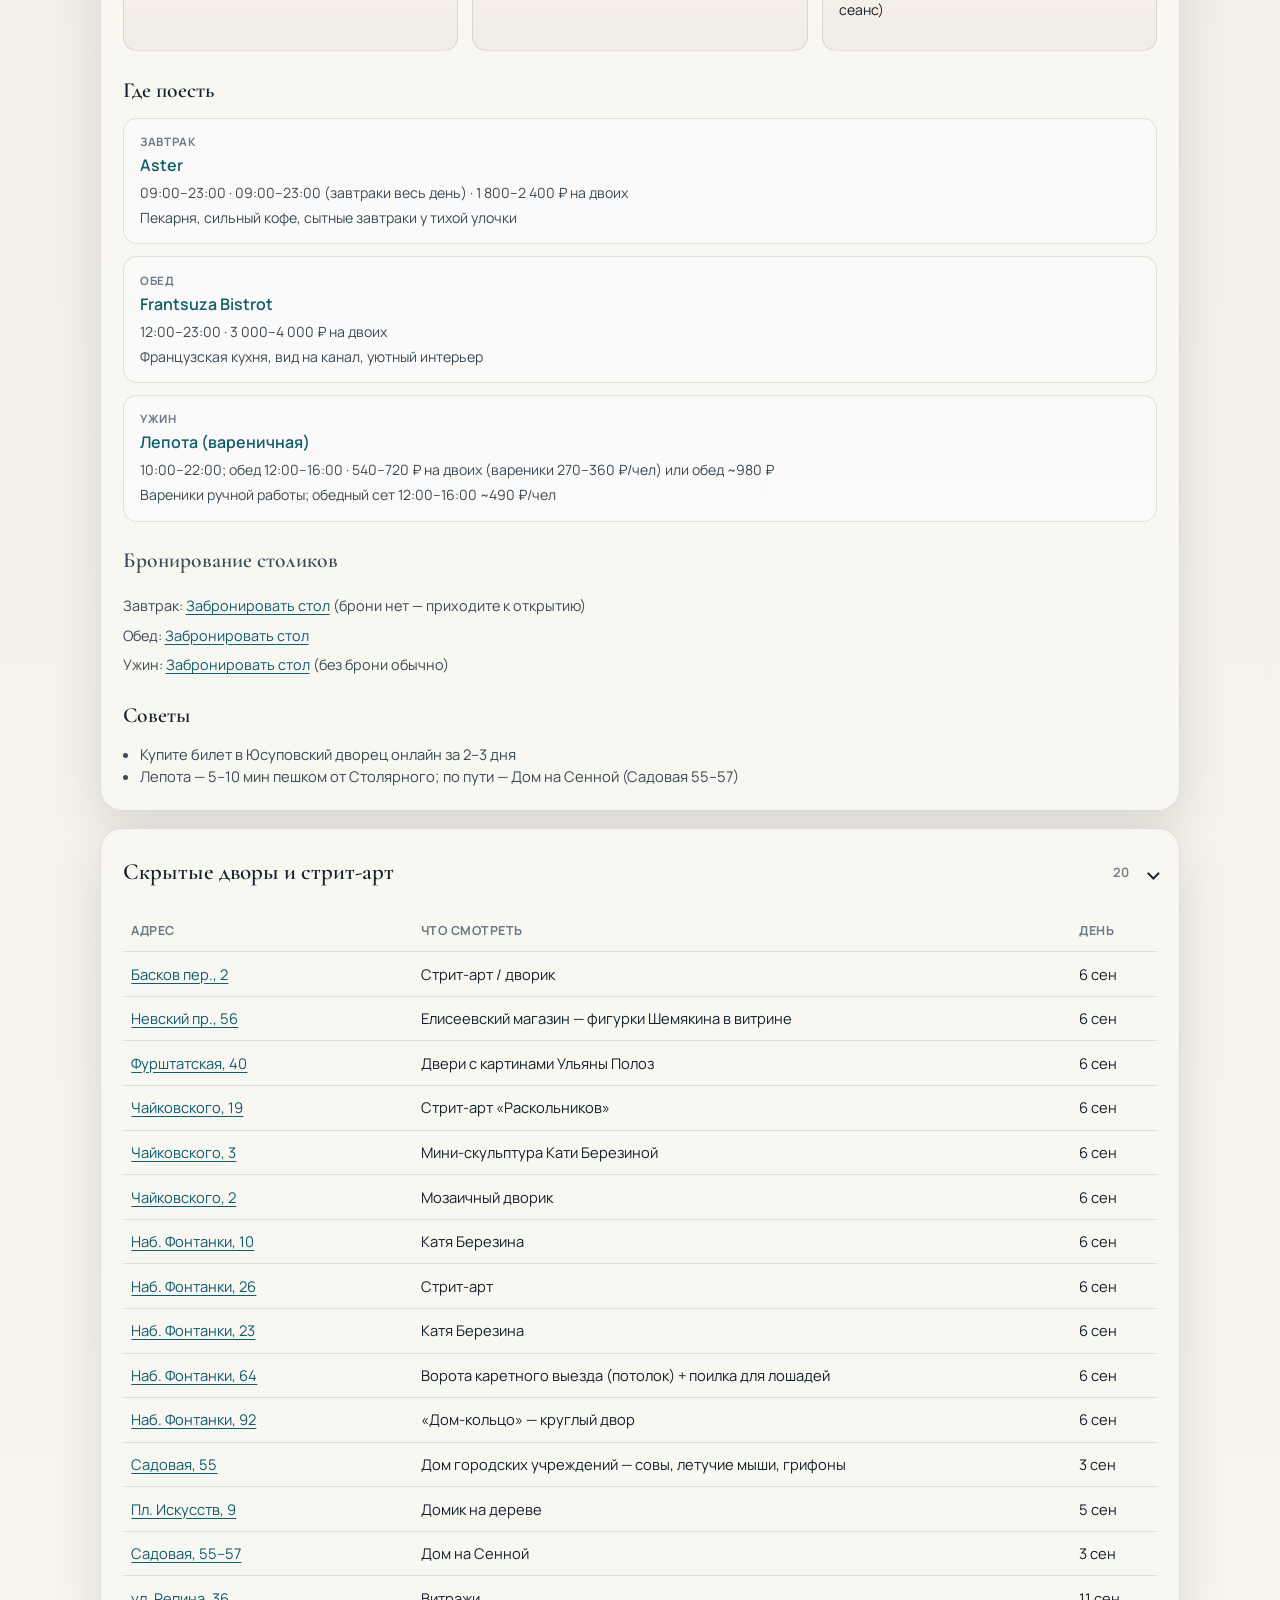
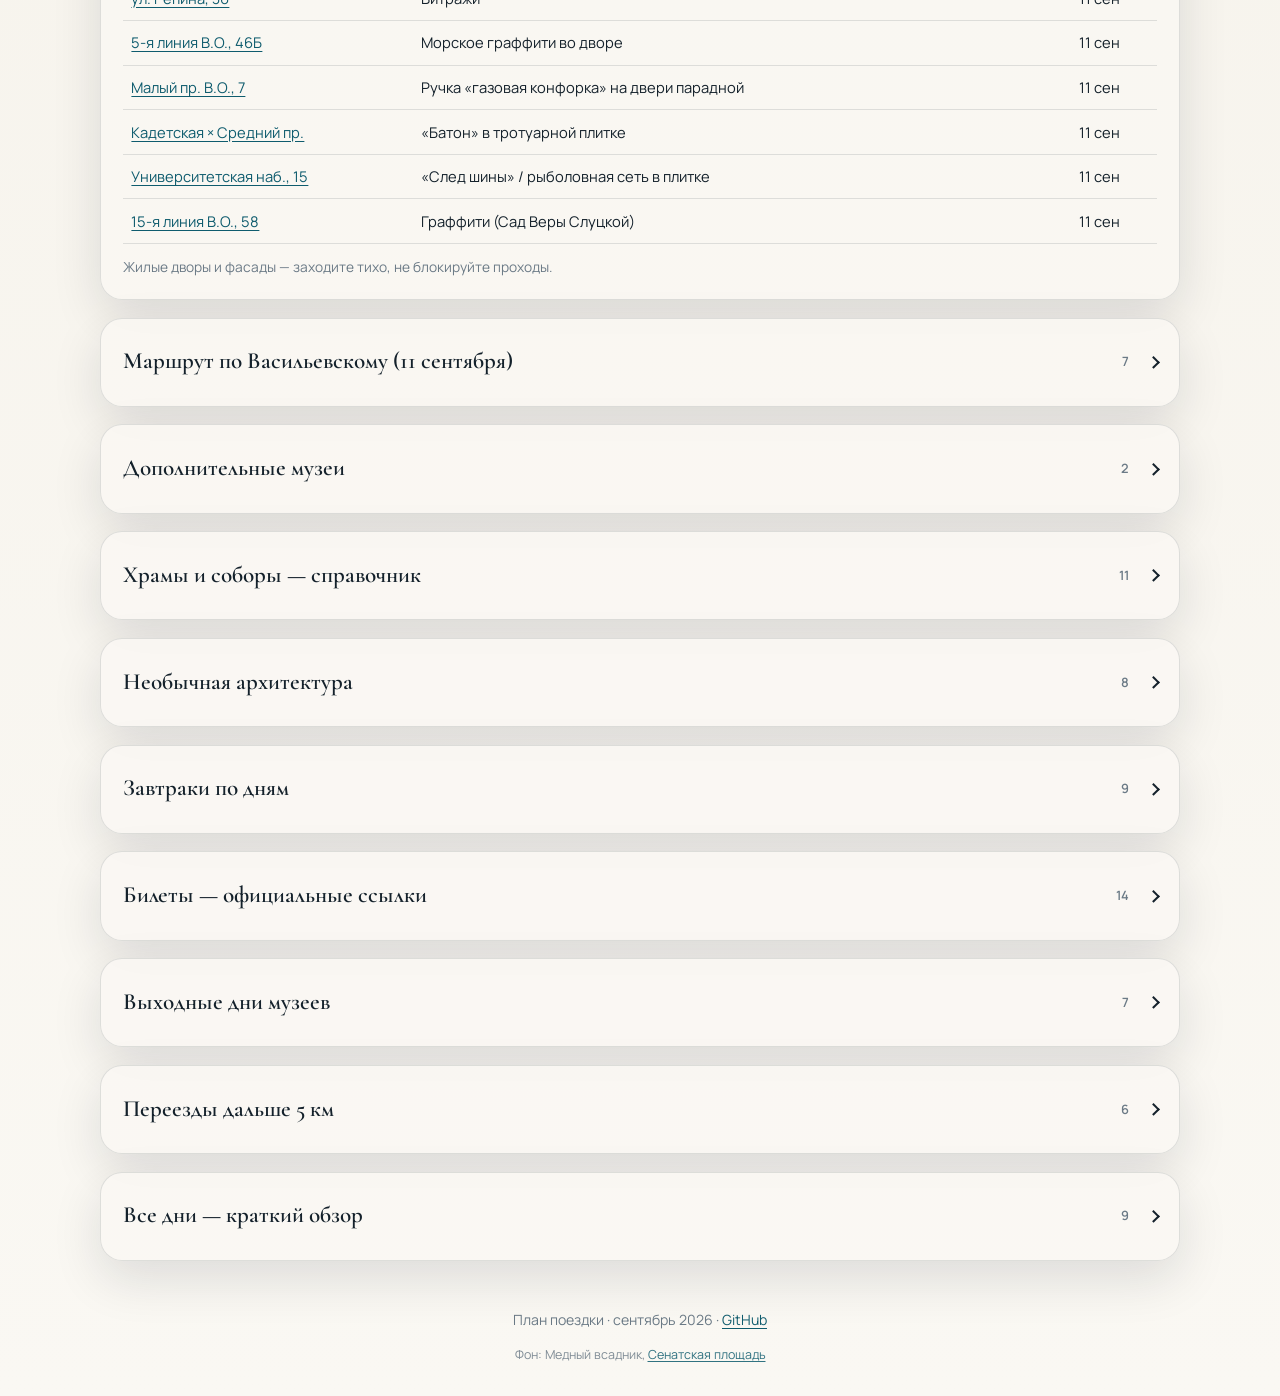
==== commit e23efb9b: "Replace hero background with Bronze Horseman on clear sky. Co-authored-by: Cursor <cursoragent@curso" ====
--- a/docs/index.html
+++ b/docs/index.html
@@ -13,6 +13,9 @@
       content="Неторопливый план поездки в Санкт-Петербург: 3–11 сентября 2026. Музеи, дворцы, Лахта, Новая Голландия, Кронштадт."
     />
     <title>Петербург · 3–11 сентября 2026</title>
+    <link rel="icon" href="./favicon-32.png" type="image/png" sizes="32x32" />
+    <link rel="icon" href="./favicon.png" type="image/png" sizes="192x192" />
+    <link rel="apple-touch-icon" href="./apple-touch-icon.png" />
     <link rel="preconnect" href="https://fonts.googleapis.com" />
     <link rel="preconnect" href="https://fonts.gstatic.com" crossorigin />
     <link
@@ -315,14 +318,13 @@
     <footer class="footer">
       <p>План поездки · сентябрь 2026 · <a href="https://github.com/anufrievpg/StP">GitHub</a></p>
       <p class="footer__credit">
-        Фон:
+        Фон: Медный всадник,
         <a
-          href="https://commons.wikimedia.org/wiki/File:%D0%98%D1%81%D0%B0%D0%B0%D0%BA%D0%B8%D0%B5%D0%B2%D1%81%D0%BA%D0%B8%D0%B9_%D1%81%D0%BE%D0%B1%D0%BE%D1%80._%D0%9E%D1%81%D0%B5%D0%BD%D1%8C_2020._%D0%92%D0%B7%D0%B3%D0%BB%D1%8F%D0%B4_%D1%87%D0%B5%D1%80%D0%B5%D0%B7_%D0%90%D1%82%D0%BB%D0%B0%D0%BD%D1%82%D0%BE%D0%B2.jpg"
+          href="https://yandex.ru/maps/?text=%D0%9C%D0%B5%D0%B4%D0%BD%D1%8B%D0%B9%20%D0%B2%D1%81%D0%B0%D0%B4%D0%BD%D0%B8%D0%BA%2C%20%D0%A1%D0%B0%D0%BD%D0%BA%D1%82-%D0%9F%D0%B5%D1%82%D0%B5%D1%80%D0%B1%D1%83%D1%80%D0%B3"
           target="_blank"
           rel="noopener"
-          >Исаакиевский собор. Осень 2020</a
+          >Сенатская площадь</a
         >
-        · CC BY-SA 4.0
       </p>
     </footer>
 
--- a/docs/styles.css
+++ b/docs/styles.css
@@ -102,12 +102,12 @@
   background:
     linear-gradient(
       180deg,
-      rgba(18, 28, 36, 0.18) 0%,
-      rgba(28, 22, 16, 0.35) 42%,
-      rgba(12, 18, 24, 0.78) 78%,
-      rgba(10, 14, 18, 0.9) 100%
+      rgba(12, 24, 48, 0.08) 0%,
+      rgba(18, 28, 36, 0.22) 38%,
+      rgba(12, 18, 24, 0.72) 78%,
+      rgba(10, 14, 18, 0.88) 100%
     ),
-    url("./assets/isaac-autumn.jpg") center 42% / cover no-repeat;
+    url("./assets/hero-bronze-horseman.jpg") center 38% / cover no-repeat;
   transform: scale(1.04);
   animation: drift 18s ease-in-out infinite alternate;
 }
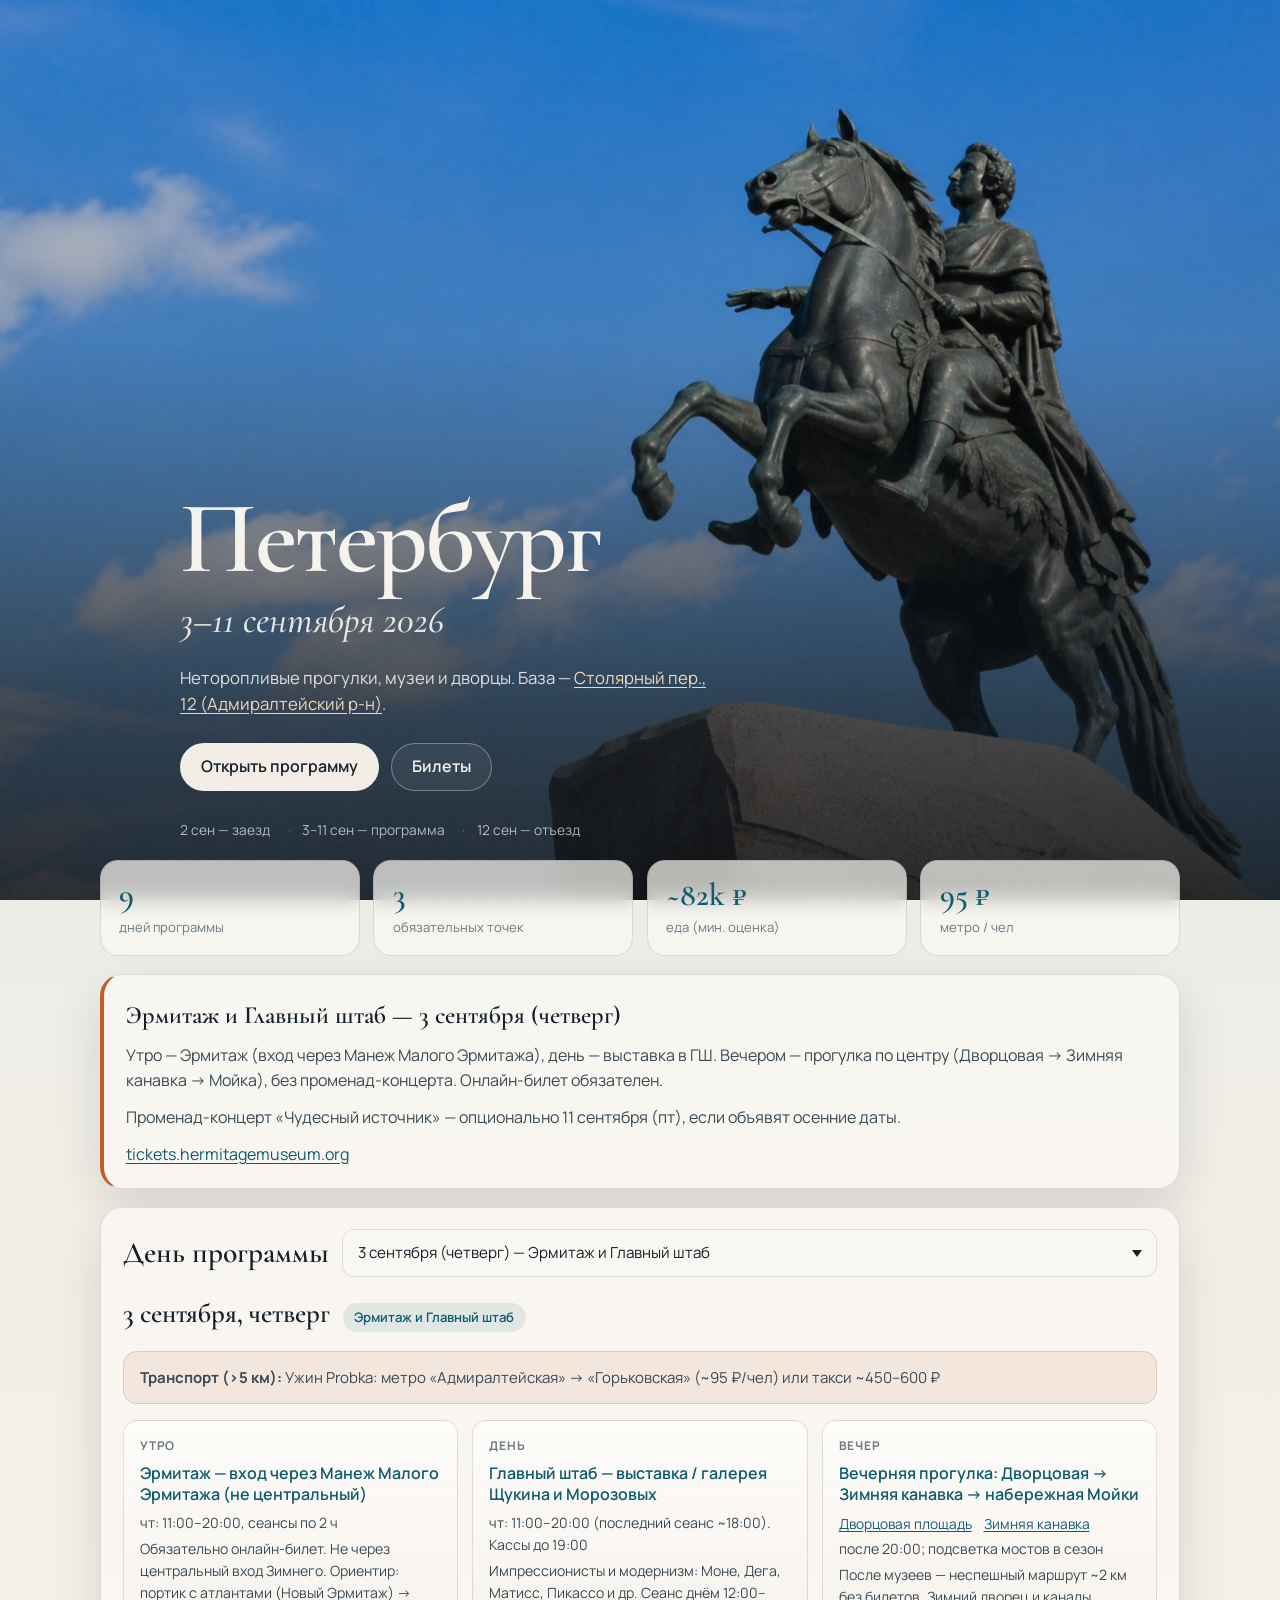
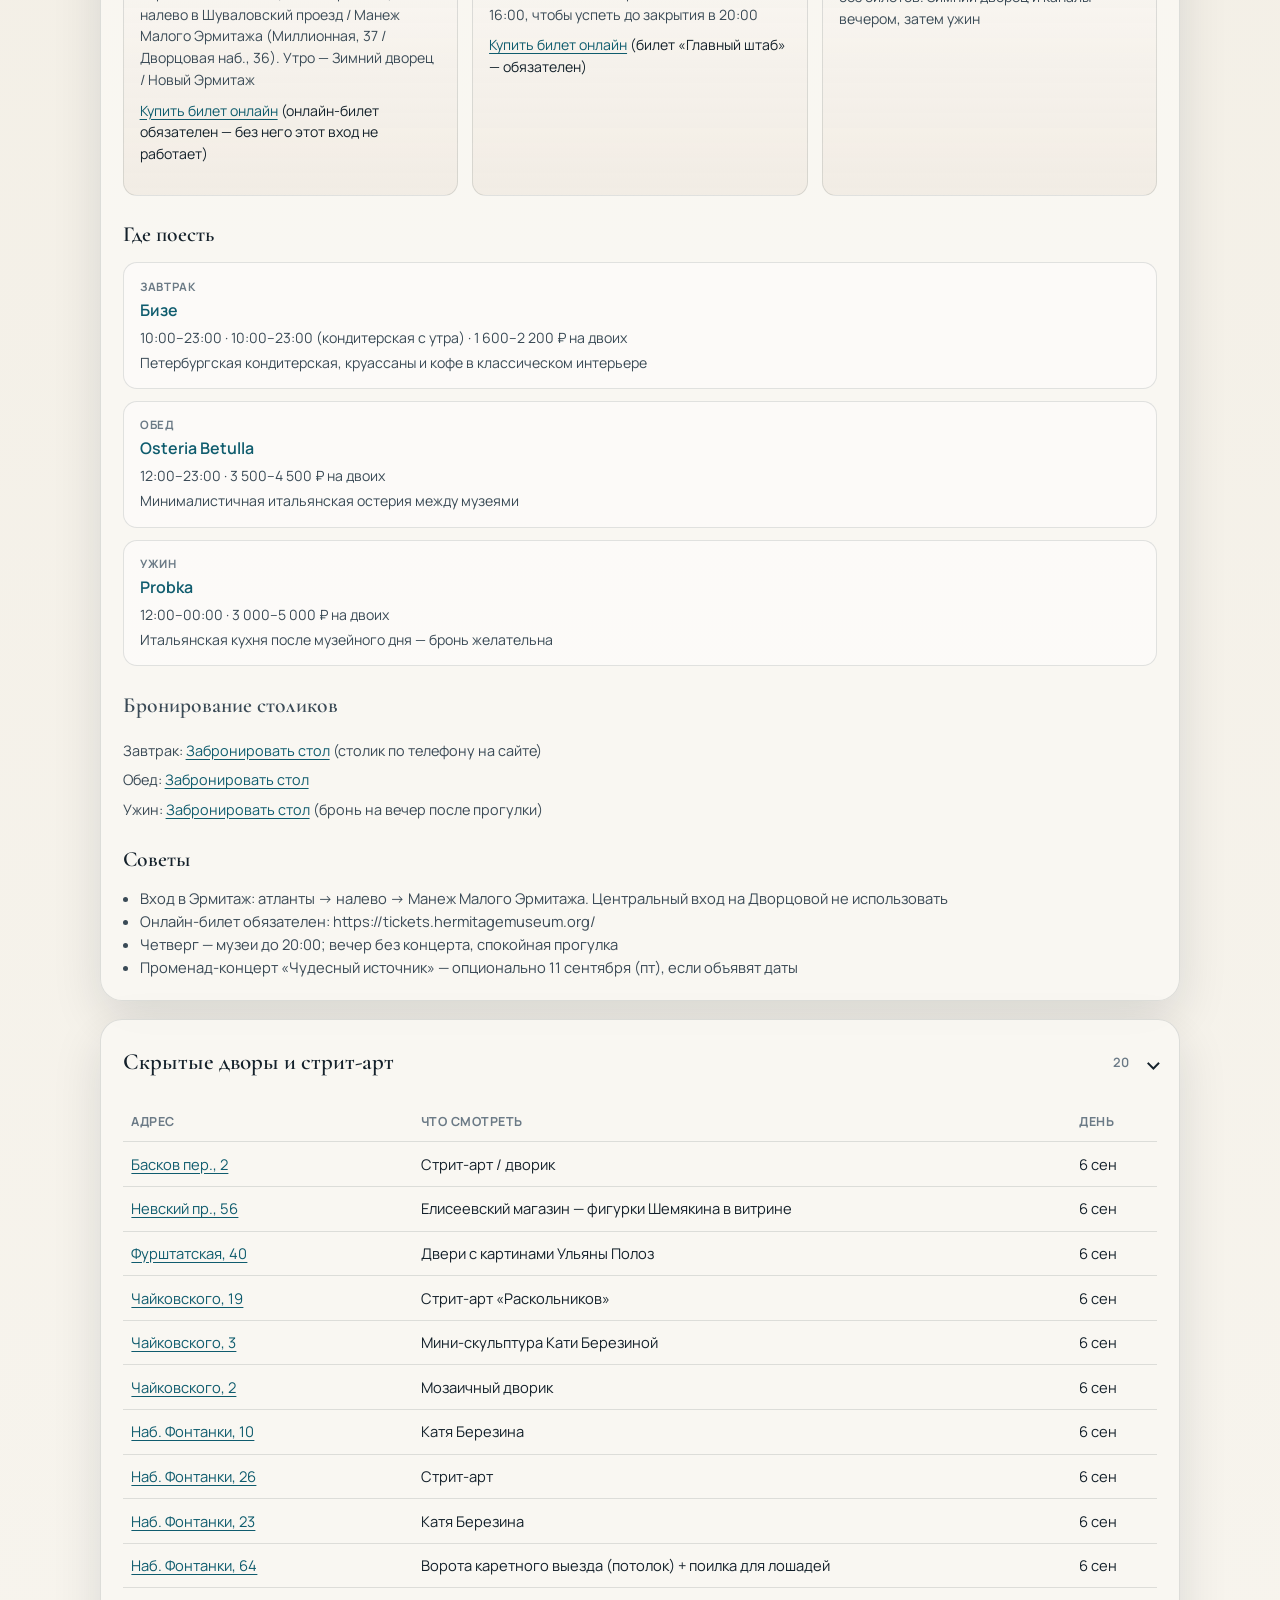
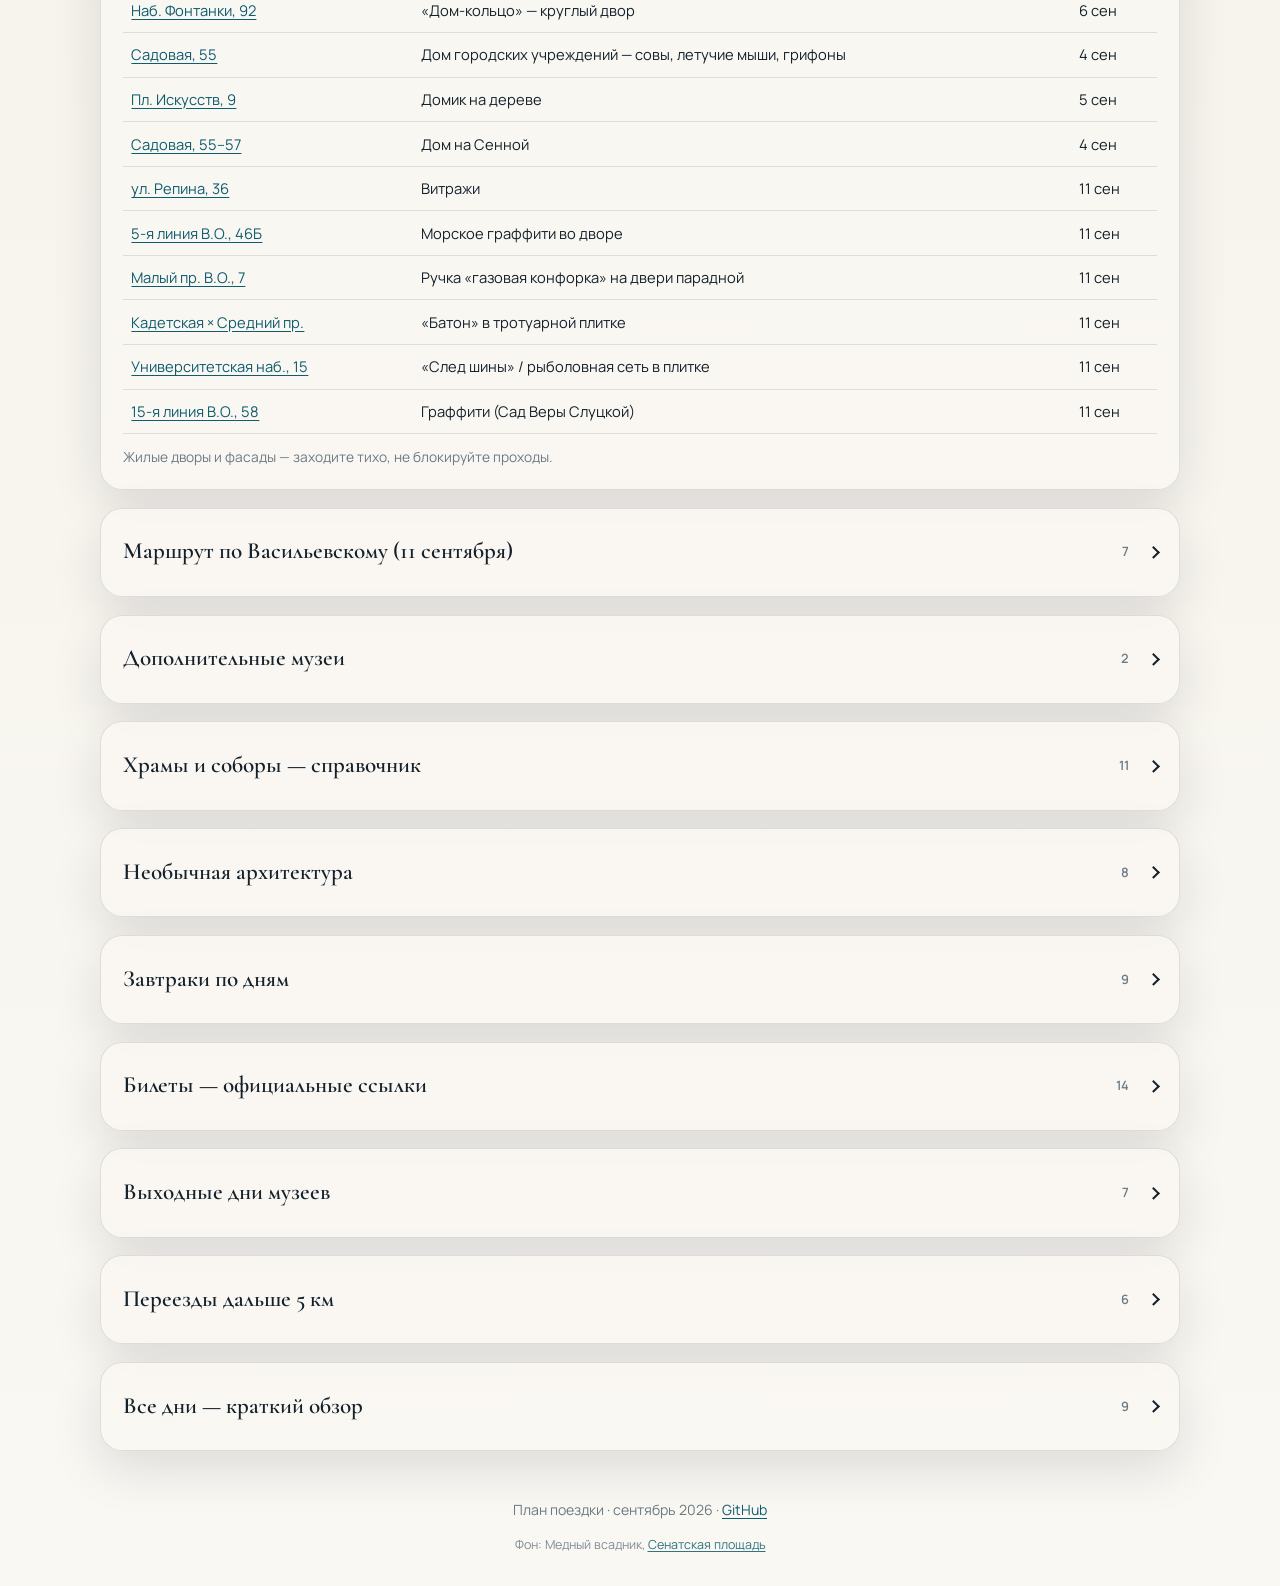
==== commit 11097281: "Swap Sep 3–4: Hermitage on Thursday, Yusupov Palace on Friday. Evening walk replaces promenade conce" ====
--- a/docs/index.html
+++ b/docs/index.html
@@ -6,16 +6,19 @@
       name="viewport"
       content="width=device-width, initial-scale=1, viewport-fit=cover"
     />
-    <meta name="theme-color" content="#14212b" />
+    <meta name="theme-color" content="#6eb5e8" />
     <meta name="apple-mobile-web-app-capable" content="yes" />
+    <meta name="apple-mobile-web-app-status-bar-style" content="default" />
+    <meta name="apple-mobile-web-app-title" content="Петербург" />
     <meta
       name="description"
       content="Неторопливый план поездки в Санкт-Петербург: 3–11 сентября 2026. Музеи, дворцы, Лахта, Новая Голландия, Кронштадт."
     />
     <title>Петербург · 3–11 сентября 2026</title>
-    <link rel="icon" href="./favicon-32.png" type="image/png" sizes="32x32" />
-    <link rel="icon" href="./favicon.png" type="image/png" sizes="192x192" />
-    <link rel="apple-touch-icon" href="./apple-touch-icon.png" />
+    <link rel="icon" href="./favicon-32.png?v=4" type="image/png" sizes="32x32" />
+    <link rel="icon" href="./favicon.png?v=4" type="image/png" sizes="192x192" />
+    <link rel="apple-touch-icon" href="./apple-touch-icon.png?v=4" sizes="180x180" />
+    <link rel="manifest" href="./manifest.webmanifest" />
     <link rel="preconnect" href="https://fonts.googleapis.com" />
     <link rel="preconnect" href="https://fonts.gstatic.com" crossorigin />
     <link
@@ -69,11 +72,14 @@
       </section>
 
       <section class="panel callout" id="hermitage-note">
-        <h2>Главный штаб: выставка + концерт — 4 сентября</h2>
+        <h2>Эрмитаж и Главный штаб — 3 сентября (четверг)</h2>
         <p>
-          Днём — выставка в ГШ. Вечером — променад-концерт «Чудесный источник»
-          (обычно пт с 20:30, ~2,5 ч, ~3 000 ₽/чел). Летний цикл закончился
-          28.08.2026 — проверьте сентябрьские даты. Запасной день: пт 11 сентября.
+          Утро — Эрмитаж (вход через Манеж Малого Эрмитажа), день — выставка в ГШ.
+          Вечером — прогулка по центру (Дворцовая → Зимняя канавка → Мойка), без променад-концерта.
+          Онлайн-билет обязателен.
+        </p>
+        <p>
+          Променад-концерт «Чудесный источник» — опционально 11 сентября (пт), если объявят осенние даты.
         </p>
         <a href="https://tickets.hermitagemuseum.org/" target="_blank" rel="noopener"
           >tickets.hermitagemuseum.org</a
